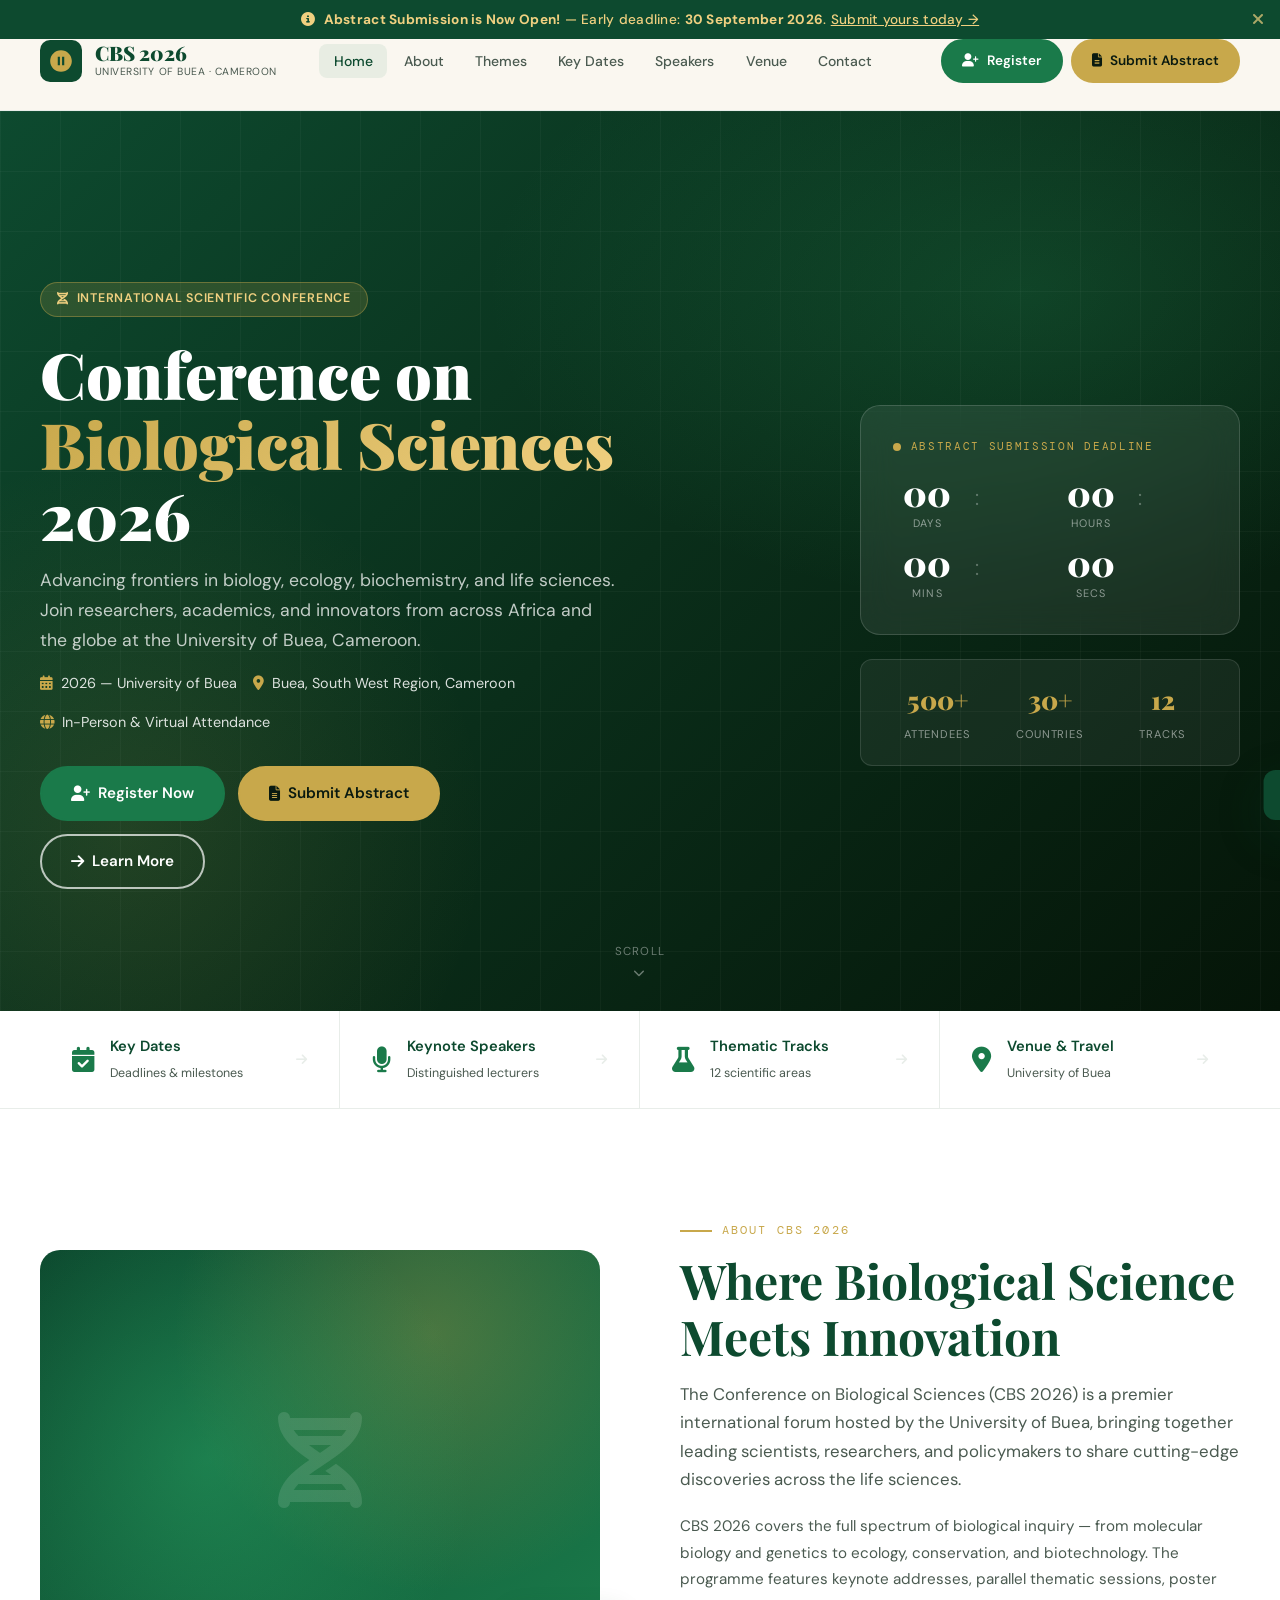
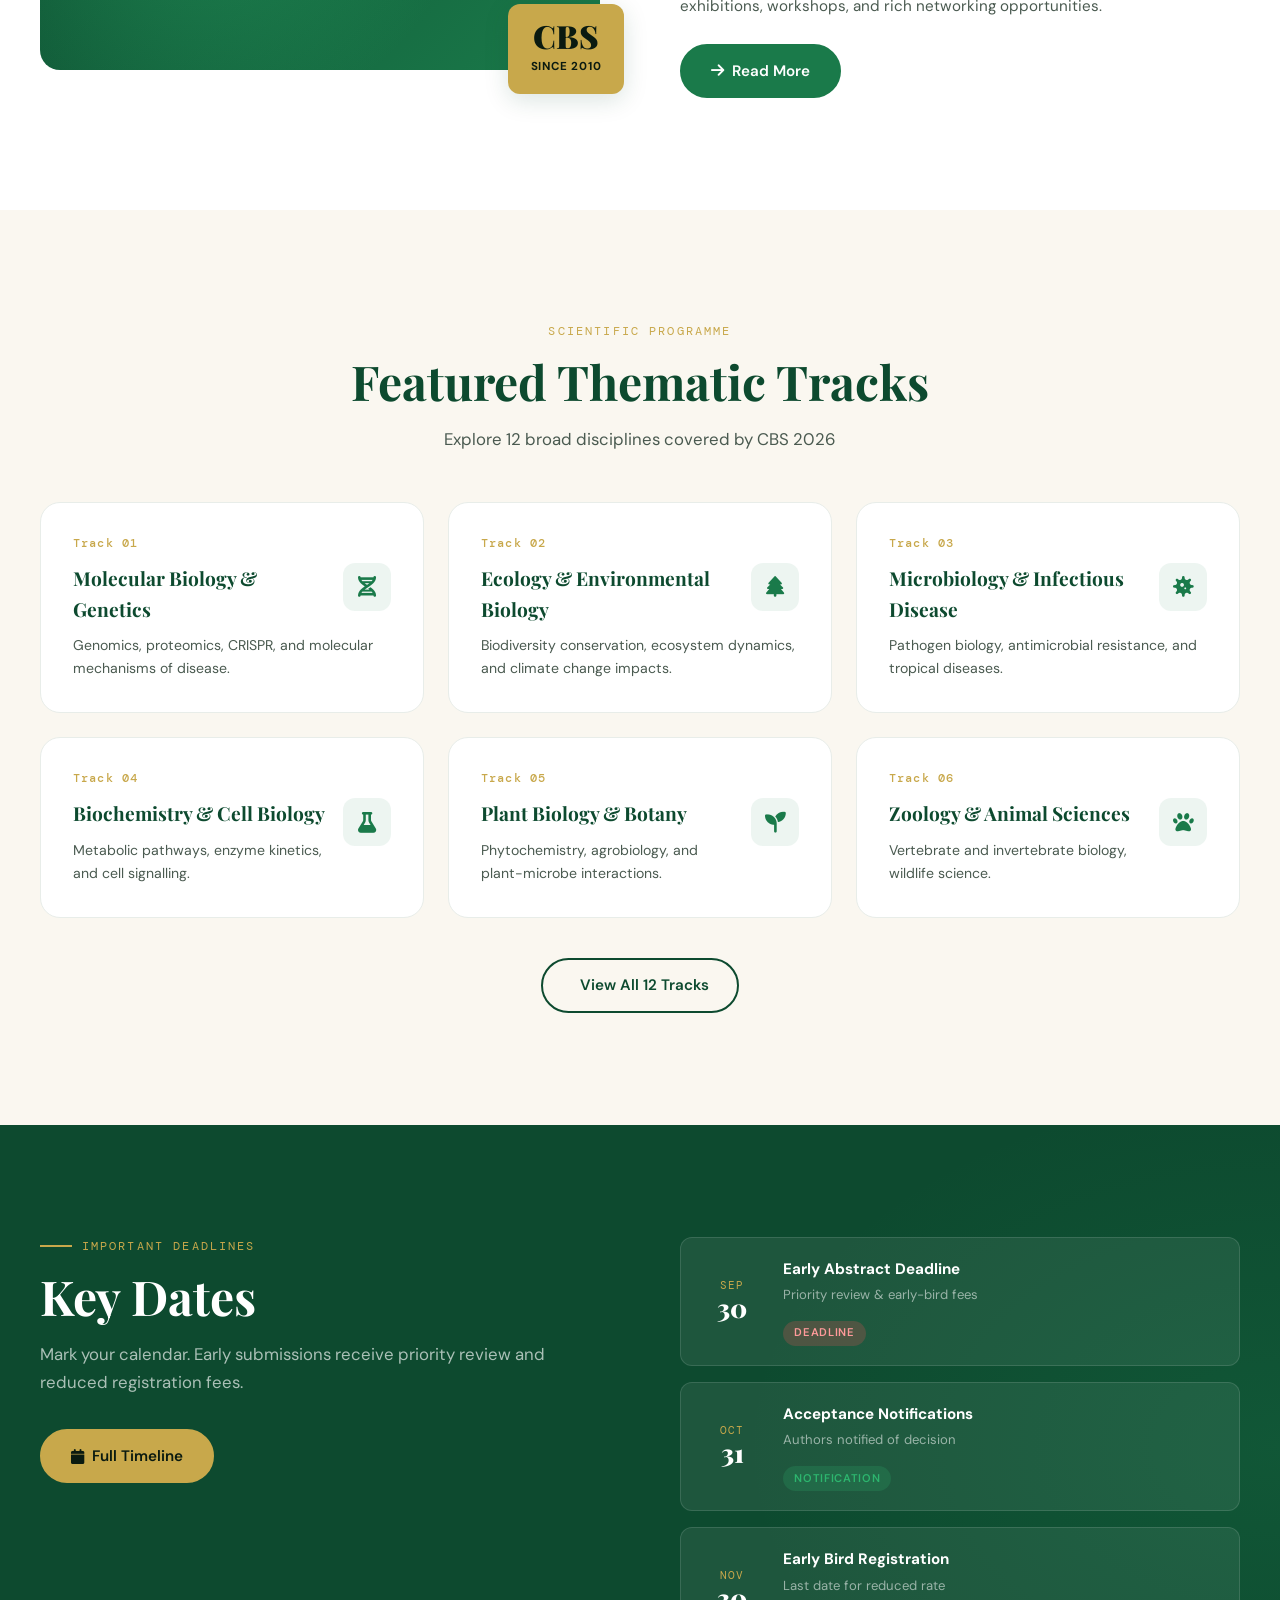
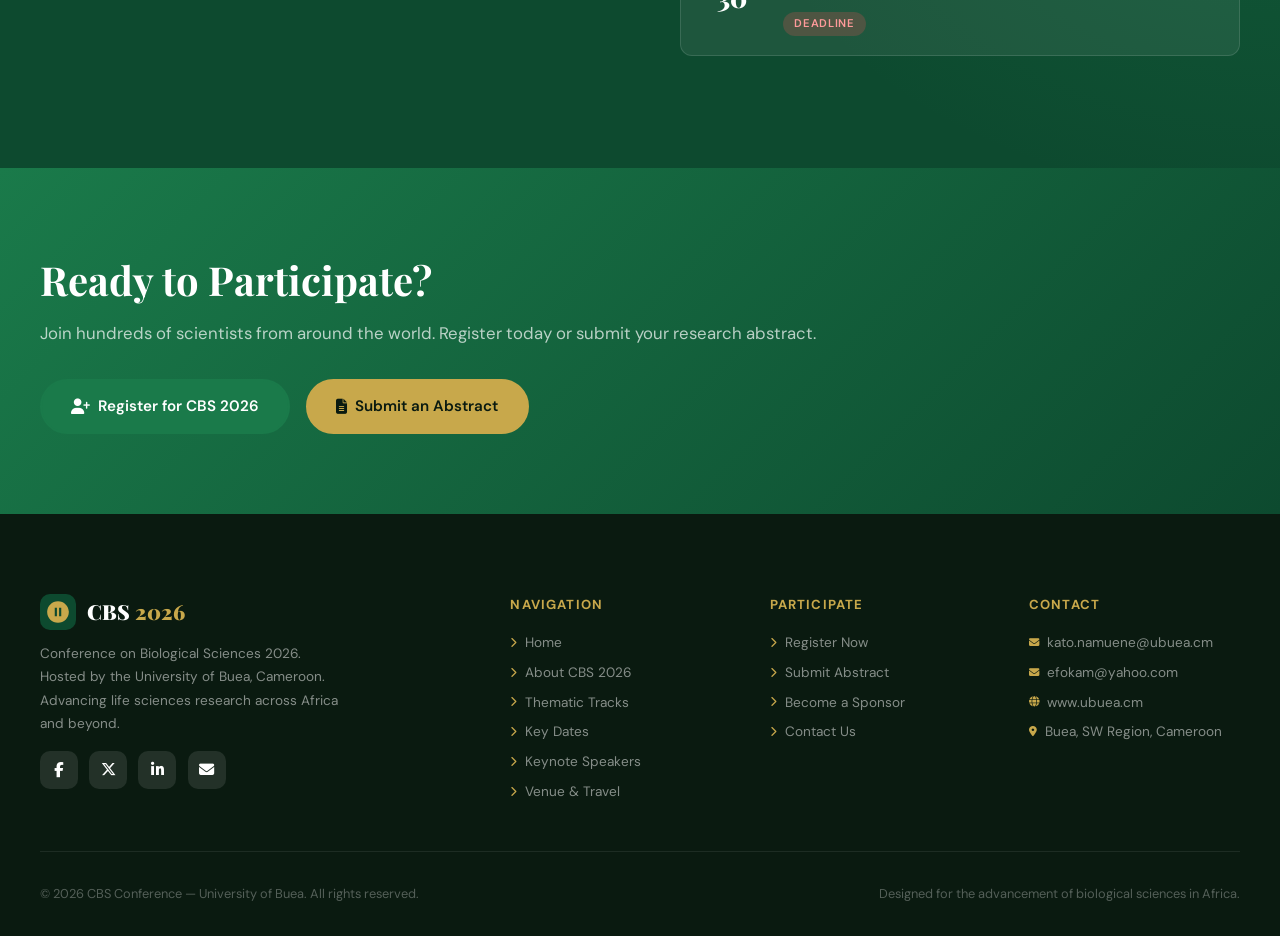
==== index.html @ 793b465d "Addcss/ index.html js/ pages/" ====
<!DOCTYPE html>
<html lang="en">
<head>
  <meta charset="UTF-8"/>
  <meta name="viewport" content="width=device-width, initial-scale=1.0"/>
  <title>CBS 2026 | Conference on Biological Sciences – University of Buea</title>
  <meta name="description" content="CBS 2026 – International Conference on Biological Sciences, University of Buea, Cameroon."/>
  <link rel="preconnect" href="https://fonts.googleapis.com"/>
  <link rel="preconnect" href="https://fonts.gstatic.com" crossorigin/>
  <link href="https://fonts.googleapis.com/css2?family=Playfair+Display:ital,wght@0,400;0,700;0,900;1,400&family=DM+Sans:wght@300;400;500;600&family=DM+Mono:wght@400;500&display=swap" rel="stylesheet"/>
  <link rel="stylesheet" href="https://cdnjs.cloudflare.com/ajax/libs/font-awesome/6.5.1/css/all.min.css"/>
  <link rel="stylesheet" href="css/style.css"/>
  <link rel="stylesheet" href="css/home.css"/>
</head>
<body>

<!-- LOADER -->
<div id="page-loader"><div class="loader-logo">CBS<span>2026</span></div><div class="loader-bar"><div class="loader-fill"></div></div></div>

<!-- ANNOUNCEMENT BAR -->
<div id="announcement-bar">
  <i class="fa-solid fa-circle-info"></i>&nbsp;
  <strong>Abstract Submission is Now Open!</strong> — Early deadline: <strong>30 September 2026</strong>.
  <a href="pages/abstracts.html">Submit yours today →</a>
  <button class="close-bar" aria-label="Close"><i class="fa-solid fa-xmark"></i></button>
</div>

<!-- NAVBAR -->
<nav id="navbar" role="navigation">
  <div class="container">
    <div class="nav-inner">
      <a href="index.html" class="nav-logo">
        <div class="nav-logo-icon"><svg viewBox="0 0 24 24"><path d="M12 2C6.48 2 2 6.48 2 12s4.48 10 10 10 10-4.48 10-10S17.52 2 12 2zm-1 14H9V8h2v8zm4 0h-2V8h2v8z"/></svg></div>
        <div class="nav-logo-text"><div class="conf-name">CBS 2026</div><div class="conf-sub">University of Buea · Cameroon</div></div>
      </a>
      <ul class="nav-links">
        <li><a href="index.html" class="active">Home</a></li>
        <li><a href="pages/about.html">About</a></li>
        <li><a href="pages/themes.html">Themes</a></li>
        <li><a href="pages/dates.html">Key Dates</a></li>
        <li><a href="pages/speakers.html">Speakers</a></li>
        <li><a href="pages/venue.html">Venue</a></li>
        <li><a href="pages/contact.html">Contact</a></li>
      </ul>
      <div class="nav-cta-group">
        <a href="pages/registration.html" class="btn btn-primary btn-sm"><i class="fa-solid fa-user-plus"></i> Register</a>
        <a href="pages/abstracts.html" class="btn btn-gold btn-sm"><i class="fa-solid fa-file-alt"></i> Submit Abstract</a>
        <button class="hamburger" id="hamburger-btn" aria-label="Toggle menu" aria-expanded="false"><span></span><span></span><span></span></button>
      </div>
    </div>
  </div>
</nav>

<!-- MOBILE NAV -->
<div id="mobile-nav"><div class="mob-overlay"></div>
  <div class="mob-drawer">
    <a href="index.html"><i class="fa-solid fa-house"></i> Home</a>
    <a href="pages/about.html"><i class="fa-solid fa-circle-info"></i> About</a>
    <a href="pages/themes.html"><i class="fa-solid fa-flask"></i> Themes</a>
    <a href="pages/dates.html"><i class="fa-solid fa-calendar"></i> Key Dates</a>
    <a href="pages/speakers.html"><i class="fa-solid fa-users"></i> Speakers</a>
    <a href="pages/venue.html"><i class="fa-solid fa-location-dot"></i> Venue</a>
    <a href="pages/contact.html"><i class="fa-solid fa-envelope"></i> Contact</a>
    <div class="mob-divider"></div>
    <a href="pages/registration.html" class="mob-btn-primary"><i class="fa-solid fa-user-plus"></i> Register Now</a>
    <a href="pages/abstracts.html" class="mob-btn-gold"><i class="fa-solid fa-file-alt"></i> Submit Abstract</a>
  </div>
</div>

<!-- ═══════════════════════════════════════════
     HERO
═══════════════════════════════════════════ -->
<section id="hero">
  <div class="hero-bg"></div>
  <div class="container">
    <div class="hero-inner">
      <div class="hero-content">
        <div class="hero-badge"><i class="fa-solid fa-dna"></i> International Scientific Conference</div>
        <h1 class="hero-title">Conference on<br/><span>Biological Sciences</span><br/>2026</h1>
        <p class="hero-subtitle">Advancing frontiers in biology, ecology, biochemistry, and life sciences. Join researchers, academics, and innovators from across Africa and the globe at the University of Buea, Cameroon.</p>
        <div class="hero-meta">
          <div class="hero-meta-item"><i class="fa-solid fa-calendar-days"></i><span>2026 — University of Buea</span></div>
          <div class="hero-meta-item"><i class="fa-solid fa-location-dot"></i><span>Buea, South West Region, Cameroon</span></div>
          <div class="hero-meta-item"><i class="fa-solid fa-globe"></i><span>In-Person &amp; Virtual Attendance</span></div>
        </div>
        <div class="hero-actions">
          <a href="pages/registration.html" class="btn btn-primary"><i class="fa-solid fa-user-plus"></i> Register Now</a>
          <a href="pages/abstracts.html" class="btn btn-gold"><i class="fa-solid fa-file-alt"></i> Submit Abstract</a>
          <a href="pages/about.html" class="btn btn-outline-white"><i class="fa-solid fa-arrow-right"></i> Learn More</a>
        </div>
      </div>
      <div class="hero-visual">
        <div class="countdown-card">
          <div class="countdown-label"><span class="cd-pulse"></span> Abstract Submission Deadline</div>
          <div class="countdown-grid">
            <div class="count-unit"><span class="count-num" id="cd-days">--</span><span class="count-lbl">Days</span></div>
            <div class="count-sep">:</div>
            <div class="count-unit"><span class="count-num" id="cd-hours">--</span><span class="count-lbl">Hours</span></div>
            <div class="count-sep">:</div>
            <div class="count-unit"><span class="count-num" id="cd-mins">--</span><span class="count-lbl">Mins</span></div>
            <div class="count-sep">:</div>
            <div class="count-unit"><span class="count-num" id="cd-secs">--</span><span class="count-lbl">Secs</span></div>
          </div>
        </div>
        <div class="stats-strip">
          <div class="stat-item"><span class="stat-n">500+</span><span class="stat-l">Attendees</span></div>
          <div class="stat-item"><span class="stat-n">30+</span><span class="stat-l">Countries</span></div>
          <div class="stat-item"><span class="stat-n">12</span><span class="stat-l">Tracks</span></div>
        </div>
      </div>
    </div>
  </div>
  <div class="scroll-cue"><span>Scroll</span><i class="fa-solid fa-chevron-down"></i></div>
</section>

<!-- ═══════════════════════════════════════════
     QUICK LINKS STRIP
═══════════════════════════════════════════ -->
<section class="quicklinks-strip">
  <div class="container">
    <div class="ql-grid">
      <a href="pages/dates.html" class="ql-item"><i class="fa-solid fa-calendar-check"></i><div><strong>Key Dates</strong><span>Deadlines &amp; milestones</span></div><i class="fa-solid fa-arrow-right ql-arrow"></i></a>
      <a href="pages/speakers.html" class="ql-item"><i class="fa-solid fa-microphone"></i><div><strong>Keynote Speakers</strong><span>Distinguished lecturers</span></div><i class="fa-solid fa-arrow-right ql-arrow"></i></a>
      <a href="pages/themes.html" class="ql-item"><i class="fa-solid fa-flask"></i><div><strong>Thematic Tracks</strong><span>12 scientific areas</span></div><i class="fa-solid fa-arrow-right ql-arrow"></i></a>
      <a href="pages/venue.html" class="ql-item"><i class="fa-solid fa-location-dot"></i><div><strong>Venue &amp; Travel</strong><span>University of Buea</span></div><i class="fa-solid fa-arrow-right ql-arrow"></i></a>
    </div>
  </div>
</section>

<!-- ═══════════════════════════════════════════
     ABOUT SNAPSHOT
═══════════════════════════════════════════ -->
<section class="section-pad" style="background:var(--white)">
  <div class="container">
    <div class="grid-2" style="align-items:center;gap:5rem">
      <div class="about-visual reveal">
        <div class="about-img-frame"><div class="img-icon"><i class="fa-solid fa-dna"></i></div></div>
        <div class="about-float-badge"><span class="badge-n">CBS</span><span class="badge-l">Since 2010</span></div>
      </div>
      <div class="reveal delay-2">
        <div class="section-label">About CBS 2026</div>
        <h2 class="section-title">Where Biological Science Meets Innovation</h2>
        <p class="section-subtitle" style="margin-bottom:1.2rem">The Conference on Biological Sciences (CBS 2026) is a premier international forum hosted by the University of Buea, bringing together leading scientists, researchers, and policymakers to share cutting-edge discoveries across the life sciences.</p>
        <p style="font-size:.95rem;color:var(--gray-text);line-height:1.75;margin-bottom:1.5rem">CBS 2026 covers the full spectrum of biological inquiry — from molecular biology and genetics to ecology, conservation, and biotechnology. The programme features keynote addresses, parallel thematic sessions, poster exhibitions, workshops, and rich networking opportunities.</p>
        <a href="pages/about.html" class="btn btn-primary"><i class="fa-solid fa-arrow-right"></i> Read More</a>
      </div>
    </div>
  </div>
</section>

<!-- ═══════════════════════════════════════════
     FEATURED TRACKS
═══════════════════════════════════════════ -->
<section class="section-pad" style="background:var(--cream)">
  <div class="container">
    <div style="text-align:center;margin-bottom:3rem" class="reveal">
      <div class="section-label centered">Scientific Programme</div>
      <h2 class="section-title">Featured Thematic Tracks</h2>
      <p class="section-subtitle center">Explore 12 broad disciplines covered by CBS 2026</p>
    </div>
    <div class="grid-auto">
      <div class="theme-card reveal"><div class="theme-num">Track 01</div><div class="theme-icon"><i class="fa-solid fa-dna"></i></div><h3>Molecular Biology &amp; Genetics</h3><p>Genomics, proteomics, CRISPR, and molecular mechanisms of disease.</p></div>
      <div class="theme-card reveal delay-1"><div class="theme-num">Track 02</div><div class="theme-icon"><i class="fa-solid fa-tree"></i></div><h3>Ecology &amp; Environmental Biology</h3><p>Biodiversity conservation, ecosystem dynamics, and climate change impacts.</p></div>
      <div class="theme-card reveal delay-2"><div class="theme-num">Track 03</div><div class="theme-icon"><i class="fa-solid fa-virus"></i></div><h3>Microbiology &amp; Infectious Disease</h3><p>Pathogen biology, antimicrobial resistance, and tropical diseases.</p></div>
      <div class="theme-card reveal delay-3"><div class="theme-num">Track 04</div><div class="theme-icon"><i class="fa-solid fa-flask"></i></div><h3>Biochemistry &amp; Cell Biology</h3><p>Metabolic pathways, enzyme kinetics, and cell signalling.</p></div>
      <div class="theme-card reveal"><div class="theme-num">Track 05</div><div class="theme-icon"><i class="fa-solid fa-seedling"></i></div><h3>Plant Biology &amp; Botany</h3><p>Phytochemistry, agrobiology, and plant-microbe interactions.</p></div>
      <div class="theme-card reveal delay-1"><div class="theme-num">Track 06</div><div class="theme-icon"><i class="fa-solid fa-paw"></i></div><h3>Zoology &amp; Animal Sciences</h3><p>Vertebrate and invertebrate biology, wildlife science.</p></div>
    </div>
    <div style="text-align:center;margin-top:2.5rem">
      <a href="pages/themes.html" class="btn btn-outline-dark"><i class="fa-solid fa-grid"></i> View All 12 Tracks</a>
    </div>
  </div>
</section>

<!-- ═══════════════════════════════════════════
     KEY DATES SNAPSHOT
═══════════════════════════════════════════ -->
<section class="section-pad" style="background:var(--green-deep);position:relative;overflow:hidden">
  <div style="position:absolute;inset:0;background:radial-gradient(ellipse 60% 80% at 100% 50%,rgba(45,181,110,.12) 0%,transparent 70%);pointer-events:none"></div>
  <div class="container" style="position:relative;z-index:1">
    <div class="grid-2" style="align-items:start;gap:5rem">
      <div class="reveal">
        <div class="section-label">Important Deadlines</div>
        <h2 class="section-title white">Key Dates</h2>
        <p class="section-subtitle white" style="margin-bottom:2rem">Mark your calendar. Early submissions receive priority review and reduced registration fees.</p>
        <a href="pages/dates.html" class="btn btn-gold"><i class="fa-solid fa-calendar"></i> Full Timeline</a>
      </div>
      <div class="dates-preview reveal delay-2">
        <div class="date-preview-item"><div class="dp-date"><span class="dp-month">Sep</span><span class="dp-day">30</span></div><div class="dp-info"><strong>Early Abstract Deadline</strong><p>Priority review &amp; early-bird fees</p><span class="tl-tag tag-deadline">Deadline</span></div></div>
        <div class="date-preview-item"><div class="dp-date"><span class="dp-month">Oct</span><span class="dp-day">31</span></div><div class="dp-info"><strong>Acceptance Notifications</strong><p>Authors notified of decision</p><span class="tl-tag tag-event">Notification</span></div></div>
        <div class="date-preview-item"><div class="dp-date"><span class="dp-month">Nov</span><span class="dp-day">30</span></div><div class="dp-info"><strong>Early Bird Registration</strong><p>Last date for reduced rate</p><span class="tl-tag tag-deadline">Deadline</span></div></div>
      </div>
    </div>
  </div>
</section>

<!-- ═══════════════════════════════════════════
     CALL TO ACTION
═══════════════════════════════════════════ -->
<section class="cta-section">
  <div class="container">
    <div class="cta-inner reveal">
      <div>
        <h2>Ready to Participate?</h2>
        <p>Join hundreds of scientists from around the world. Register today or submit your research abstract.</p>
      </div>
      <div class="cta-actions">
        <a href="pages/registration.html" class="btn btn-primary"><i class="fa-solid fa-user-plus"></i> Register for CBS 2026</a>
        <a href="pages/abstracts.html" class="btn btn-gold"><i class="fa-solid fa-file-alt"></i> Submit an Abstract</a>
      </div>
    </div>
  </div>
</section>

<!-- FOOTER -->
<footer>
  <div class="container">
    <div class="footer-grid">
      <div class="footer-brand">
        <div style="display:flex;align-items:center;gap:.7rem">
          <div class="nav-logo-icon" style="width:36px;height:36px"><svg viewBox="0 0 24 24"><path d="M12 2C6.48 2 2 6.48 2 12s4.48 10 10 10 10-4.48 10-10S17.52 2 12 2zm-1 14H9V8h2v8zm4 0h-2V8h2v8z"/></svg></div>
          <span style="font-family:var(--font-display);font-size:1.3rem;font-weight:900;color:var(--white)">CBS <span style="color:var(--gold)">2026</span></span>
        </div>
        <p>Conference on Biological Sciences 2026. Hosted by the University of Buea, Cameroon. Advancing life sciences research across Africa and beyond.</p>
        <div class="social-links" style="margin-top:1rem">
          <a href="https://www.facebook.com" target="_blank" rel="noopener" class="social-link" aria-label="Facebook"><i class="fa-brands fa-facebook-f"></i></a>
          <a href="https://www.twitter.com"  target="_blank" rel="noopener" class="social-link" aria-label="Twitter"><i class="fa-brands fa-x-twitter"></i></a>
          <a href="https://www.linkedin.com" target="_blank" rel="noopener" class="social-link" aria-label="LinkedIn"><i class="fa-brands fa-linkedin-in"></i></a>
          <a href="mailto:kato.namuene@ubuea.cm" class="social-link" aria-label="Email"><i class="fa-solid fa-envelope"></i></a>
        </div>
      </div>
      <div class="footer-col">
        <h4>Navigation</h4>
        <ul>
          <li><a href="index.html"><i class="fa-solid fa-chevron-right"></i>Home</a></li>
          <li><a href="pages/about.html"><i class="fa-solid fa-chevron-right"></i>About CBS 2026</a></li>
          <li><a href="pages/themes.html"><i class="fa-solid fa-chevron-right"></i>Thematic Tracks</a></li>
          <li><a href="pages/dates.html"><i class="fa-solid fa-chevron-right"></i>Key Dates</a></li>
          <li><a href="pages/speakers.html"><i class="fa-solid fa-chevron-right"></i>Keynote Speakers</a></li>
          <li><a href="pages/venue.html"><i class="fa-solid fa-chevron-right"></i>Venue &amp; Travel</a></li>
        </ul>
      </div>
      <div class="footer-col">
        <h4>Participate</h4>
        <ul>
          <li><a href="pages/registration.html"><i class="fa-solid fa-chevron-right"></i>Register Now</a></li>
          <li><a href="pages/abstracts.html"><i class="fa-solid fa-chevron-right"></i>Submit Abstract</a></li>
          <li><a href="pages/contact.html"><i class="fa-solid fa-chevron-right"></i>Become a Sponsor</a></li>
          <li><a href="pages/contact.html"><i class="fa-solid fa-chevron-right"></i>Contact Us</a></li>
        </ul>
      </div>
      <div class="footer-col">
        <h4>Contact</h4>
        <ul>
          <li><a href="mailto:kato.namuene@ubuea.cm"><i class="fa-solid fa-envelope"></i>kato.namuene@ubuea.cm</a></li>
          <li><a href="mailto:efokam@yahoo.com"><i class="fa-solid fa-envelope"></i>efokam@yahoo.com</a></li>
          <li><a href="https://www.ubuea.cm" target="_blank" rel="noopener"><i class="fa-solid fa-globe"></i>www.ubuea.cm</a></li>
          <li><a href="pages/venue.html"><i class="fa-solid fa-location-dot"></i>Buea, SW Region, Cameroon</a></li>
        </ul>
      </div>
    </div>
    <div class="footer-bottom">
      <p>&copy; 2026 CBS Conference — University of Buea. All rights reserved.</p>
      <p>Designed for the advancement of biological sciences in Africa.</p>
    </div>
  </div>
</footer>

<button id="back-to-top" aria-label="Back to top"><i class="fa-solid fa-chevron-up"></i></button>
<div id="toast" role="alert"><i class="fa-solid fa-check-circle"></i><span id="toast-msg"></span></div>

<script src="js/main.js"></script>
<script>
  startCountdown('2026-09-30T23:59:59', ['cd-days','cd-hours','cd-mins','cd-secs']);
</script>
</body>
</html>
---- css/style.css ----
/* =============================================================
   CBS 2026 — CONFERENCE ON BIOLOGICAL SCIENCES
   Main Stylesheet
   University of Buea, Cameroon
============================================================= */

:root {
  --green-deep:    #0d4a2f;
  --green-mid:     #1a7a4a;
  --green-light:   #2db56e;
  --gold:          #c8a84b;
  --gold-light:    #f0d080;
  --cream:         #faf7f0;
  --white:         #ffffff;
  --dark:          #0a1a10;
  --gray-text:     #4a5a50;
  --gray-light:    #e8ede9;
  --shadow-sm:     0 2px 8px rgba(13,74,47,.10);
  --shadow-md:     0 6px 24px rgba(13,74,47,.15);
  --shadow-lg:     0 16px 48px rgba(13,74,47,.22);
  --radius:        12px;
  --radius-lg:     20px;
  --font-display:  'Playfair Display', Georgia, serif;
  --font-body:     'DM Sans', sans-serif;
  --font-mono:     'DM Mono', monospace;
  --transition:    .3s cubic-bezier(.4,0,.2,1);
  --nav-h:         72px;
}

*, *::before, *::after { box-sizing: border-box; margin: 0; padding: 0; }
html { scroll-behavior: smooth; font-size: 16px; }
body { font-family: var(--font-body); background: var(--cream); color: var(--dark); line-height: 1.6; overflow-x: hidden; }
img { max-width: 100%; display: block; }
a { color: inherit; text-decoration: none; }
ul { list-style: none; }

::-webkit-scrollbar { width: 6px; }
::-webkit-scrollbar-track { background: var(--gray-light); }
::-webkit-scrollbar-thumb { background: var(--green-mid); border-radius: 3px; }

.container      { width: min(1200px, 94%); margin-inline: auto; }
.section-pad    { padding: 7rem 0; }
.section-pad-sm { padding: 4rem 0; }
.text-center    { text-align: center; }
.mt-1{margin-top:1rem} .mt-2{margin-top:2rem} .mt-3{margin-top:3rem}
.mb-1{margin-bottom:1rem} .mb-2{margin-bottom:2rem} .mb-3{margin-bottom:3rem}

.section-label {
  font-family: var(--font-mono); font-size: .75rem; letter-spacing: .18em;
  text-transform: uppercase; color: var(--gold);
  display: flex; align-items: center; gap: .6rem; margin-bottom: .8rem;
}
.section-label::before { content:''; width:32px; height:2px; background:var(--gold); flex-shrink:0; }
.section-label.centered { justify-content: center; }
.section-label.centered::before { display: none; }
.section-title { font-family: var(--font-display); font-size: clamp(2rem,4vw,3rem); font-weight: 700; color: var(--green-deep); line-height: 1.15; margin-bottom: 1rem; }
.section-title.white { color: var(--white); }
.section-subtitle { font-size: 1.05rem; color: var(--gray-text); max-width: 640px; line-height: 1.7; }
.section-subtitle.white { color: rgba(255,255,255,.65); }
.section-subtitle.center { margin-inline: auto; text-align: center; }

.btn { display:inline-flex; align-items:center; gap:.5rem; padding:.82rem 1.8rem; border-radius:50px; font-family:var(--font-body); font-weight:600; font-size:.95rem; cursor:pointer; border:2px solid transparent; transition:var(--transition); white-space:nowrap; text-decoration:none; }
.btn-primary { background:var(--green-mid); color:var(--white); border-color:var(--green-mid); }
.btn-primary:hover { background:var(--green-deep); border-color:var(--green-deep); transform:translateY(-2px); box-shadow:var(--shadow-md); }
.btn-outline-dark { background:transparent; color:var(--green-deep); border-color:var(--green-deep); }
.btn-outline-dark:hover { background:var(--green-deep); color:var(--white); transform:translateY(-2px); box-shadow:var(--shadow-md); }
.btn-outline-white { background:transparent; color:var(--white); border-color:rgba(255,255,255,.7); }
.btn-outline-white:hover { background:rgba(255,255,255,.15); border-color:var(--white); }
.btn-gold { background:var(--gold); color:var(--dark); border-color:var(--gold); }
.btn-gold:hover { background:var(--gold-light); transform:translateY(-2px); box-shadow:0 8px 24px rgba(200,168,75,.35); }
.btn-sm { padding:.55rem 1.2rem; font-size:.85rem; }
.btn-full { width:100%; justify-content:center; }

/* ANNOUNCEMENT BAR */
#announcement-bar { background:var(--green-deep); color:var(--gold-light); padding:.55rem 1rem; text-align:center; font-size:.85rem; font-weight:500; letter-spacing:.02em; position:relative; z-index:1001; }
#announcement-bar a { color:var(--gold-light); text-decoration:underline; }
#announcement-bar .close-bar { position:absolute; right:1rem; top:50%; transform:translateY(-50%); background:none; border:none; color:var(--gold-light); cursor:pointer; font-size:1rem; opacity:.7; }
#announcement-bar .close-bar:hover { opacity:1; }

/* NAVBAR */
#navbar { position:sticky; top:0; z-index:1000; height:var(--nav-h); background:rgba(250,247,240,.96); backdrop-filter:blur(16px); -webkit-backdrop-filter:blur(16px); border-bottom:1px solid var(--gray-light); transition:box-shadow var(--transition); }
#navbar.scrolled { box-shadow:var(--shadow-md); }
.nav-inner { display:flex; align-items:center; justify-content:space-between; height:100%; }
.nav-logo { display:flex; align-items:center; gap:.8rem; text-decoration:none; }
.nav-logo-icon { width:42px; height:42px; background:var(--green-deep); border-radius:10px; display:flex; align-items:center; justify-content:center; flex-shrink:0; }
.nav-logo-icon svg { width:26px; height:26px; fill:var(--gold); }
.nav-logo-text .conf-name { font-family:var(--font-display); font-size:1.25rem; font-weight:900; color:var(--green-deep); line-height:1.1; }
.nav-logo-text .conf-sub { font-size:.65rem; color:var(--gray-text); letter-spacing:.05em; text-transform:uppercase; }
.nav-links { display:flex; align-items:center; gap:.15rem; }
.nav-links a { padding:.5rem .9rem; font-size:.875rem; font-weight:500; color:var(--gray-text); border-radius:8px; transition:var(--transition); white-space:nowrap; }
.nav-links a:hover, .nav-links a.active { color:var(--green-deep); background:rgba(26,122,74,.08); }
.nav-cta-group { display:flex; align-items:center; gap:.5rem; margin-left:.8rem; }

.hamburger { display:none; flex-direction:column; justify-content:center; gap:5px; width:38px; height:38px; background:none; border:none; cursor:pointer; padding:4px; }
.hamburger span { display:block; height:2px; border-radius:2px; background:var(--green-deep); transition:var(--transition); }
.hamburger.open span:nth-child(1) { transform:translateY(7px) rotate(45deg); }
.hamburger.open span:nth-child(2) { opacity:0; }
.hamburger.open span:nth-child(3) { transform:translateY(-7px) rotate(-45deg); }

#mobile-nav { display:none; position:fixed; inset:0; z-index:999; }
#mobile-nav.open { display:block; }
.mob-overlay { position:absolute; inset:0; background:rgba(10,26,16,.5); }
.mob-drawer { position:absolute; top:0; right:0; width:min(320px,90vw); height:100%; background:var(--white); padding:calc(var(--nav-h) + 1rem) 1.5rem 2rem; display:flex; flex-direction:column; gap:.4rem; animation:drawerIn .3s ease; overflow-y:auto; }
@keyframes drawerIn { from{transform:translateX(100%)} to{transform:translateX(0)} }
.mob-drawer a { display:flex; align-items:center; gap:.8rem; padding:.85rem 1rem; font-size:.95rem; font-weight:500; color:var(--dark); border-radius:10px; border-left:3px solid transparent; transition:var(--transition); }
.mob-drawer a:hover, .mob-drawer a.active { background:var(--cream); border-left-color:var(--green-mid); padding-left:1.4rem; color:var(--green-deep); }
.mob-drawer a i { color:var(--green-mid); width:18px; text-align:center; }
.mob-drawer .mob-divider { height:1px; background:var(--gray-light); margin:.5rem 0; }
.mob-drawer .mob-btn-primary { background:var(--green-mid); color:var(--white) !important; border-radius:50px; justify-content:center; margin-top:.3rem; border-left:none !important; padding-left:1rem !important; }
.mob-drawer .mob-btn-primary:hover { background:var(--green-deep) !important; }
.mob-drawer .mob-btn-gold { background:var(--gold); color:var(--dark) !important; border-radius:50px; justify-content:center; border-left:none !important; padding-left:1rem !important; }

/* PAGE HERO BANNER */
.page-hero { background:linear-gradient(135deg,var(--green-deep) 0%,#0a2e1a 60%,#051508 100%); padding:5rem 0 4rem; position:relative; overflow:hidden; }
.page-hero::before { content:''; position:absolute; inset:0; background:radial-gradient(ellipse 60% 80% at 80% 20%,rgba(45,181,110,.18) 0%,transparent 70%),radial-gradient(ellipse 40% 60% at 10% 80%,rgba(200,168,75,.12) 0%,transparent 70%); pointer-events:none; }
.page-hero::after { content:''; position:absolute; inset:0; background-image:linear-gradient(rgba(255,255,255,.03) 1px,transparent 1px),linear-gradient(90deg,rgba(255,255,255,.03) 1px,transparent 1px); background-size:60px 60px; pointer-events:none; }
.page-hero-inner { position:relative; z-index:1; }
.page-hero-badge { display:inline-flex; align-items:center; gap:.5rem; background:rgba(200,168,75,.18); border:1px solid rgba(200,168,75,.4); color:var(--gold-light); padding:.35rem .9rem; border-radius:50px; font-size:.78rem; font-weight:600; letter-spacing:.06em; text-transform:uppercase; margin-bottom:1rem; }
.page-hero h1 { font-family:var(--font-display); font-size:clamp(2.2rem,5vw,3.5rem); font-weight:900; color:var(--white); line-height:1.1; margin-bottom:.8rem; }
.page-hero h1 span { background:linear-gradient(135deg,var(--gold),var(--gold-light)); -webkit-background-clip:text; -webkit-text-fill-color:transparent; background-clip:text; }
.page-hero p { font-size:1.05rem; color:rgba(255,255,255,.72); max-width:600px; line-height:1.7; }
.breadcrumb { display:flex; align-items:center; gap:.5rem; font-size:.8rem; color:rgba(255,255,255,.45); margin-bottom:1.2rem; }
.breadcrumb a { color:rgba(255,255,255,.6); transition:color .2s; }
.breadcrumb a:hover { color:var(--gold-light); }
.breadcrumb i { font-size:.6rem; }

/* CARDS */
.card { background:var(--white); border-radius:var(--radius-lg); border:1px solid var(--gray-light); overflow:hidden; transition:var(--transition); }
.card:hover { transform:translateY(-5px); box-shadow:var(--shadow-md); border-color:transparent; }
.card-body { padding:1.8rem; }
.card-icon { width:52px; height:52px; border-radius:14px; background:rgba(26,122,74,.1); color:var(--green-mid); display:flex; align-items:center; justify-content:center; font-size:1.4rem; margin-bottom:1rem; }

/* FORMS */
.form-card { background:var(--white); border-radius:var(--radius-lg); padding:2.5rem; box-shadow:var(--shadow-md); border:1px solid var(--gray-light); }
.form-card h2 { font-family:var(--font-display); font-size:1.7rem; color:var(--green-deep); margin-bottom:.4rem; }
.form-desc { font-size:.88rem; color:var(--gray-text); margin-bottom:2rem; }
.form-section-label { font-size:.75rem; font-weight:700; text-transform:uppercase; letter-spacing:.1em; color:var(--green-mid); margin-bottom:.8rem; margin-top:1rem; }
.form-row { display:grid; gap:1rem; margin-bottom:1rem; }
.form-row.cols-2 { grid-template-columns:1fr 1fr; }
.form-row.cols-3 { grid-template-columns:1fr 1fr 1fr; }
.form-group { display:flex; flex-direction:column; gap:.4rem; }
.form-group label { font-size:.82rem; font-weight:600; color:var(--dark); letter-spacing:.02em; }
.form-group label .req { color:#e05252; margin-left:2px; }
.form-group label .hint { font-weight:400; color:var(--gray-text); }
.form-group input, .form-group select, .form-group textarea { padding:.78rem 1rem; border:1.5px solid var(--gray-light); border-radius:10px; font-family:var(--font-body); font-size:.9rem; color:var(--dark); background:var(--cream); outline:none; width:100%; transition:border-color var(--transition),box-shadow var(--transition); }
.form-group input:focus, .form-group select:focus, .form-group textarea:focus { border-color:var(--green-mid); box-shadow:0 0 0 3px rgba(26,122,74,.12); background:var(--white); }
.form-group input.error, .form-group select.error, .form-group textarea.error { border-color:#e05252; box-shadow:0 0 0 3px rgba(224,82,82,.1); }
.form-group .error-msg { font-size:.75rem; color:#e05252; display:none; }
.form-group.has-error .error-msg { display:block; }
.form-group textarea { resize:vertical; min-height:120px; }
.select-wrap { position:relative; }
.select-wrap select { appearance:none; cursor:pointer; }
.select-wrap::after { content:'\f107'; font-family:'Font Awesome 6 Free'; font-weight:900; position:absolute; right:1rem; top:50%; transform:translateY(-50%); color:var(--gray-text); pointer-events:none; }
.form-divider { height:1px; background:var(--gray-light); margin:1.5rem 0; }
.form-check { display:flex; align-items:flex-start; gap:.7rem; font-size:.85rem; color:var(--gray-text); cursor:pointer; margin-bottom:.6rem; }
.form-check input[type="checkbox"] { width:18px; height:18px; flex-shrink:0; accent-color:var(--green-mid); margin-top:.1rem; padding:0; border:none; background:none; }
.form-submit-row { display:flex; align-items:center; gap:1.5rem; margin-top:1.8rem; flex-wrap:wrap; }
.form-note { font-size:.78rem; color:var(--gray-text); display:flex; align-items:center; gap:.4rem; }
.form-note i { color:var(--green-mid); }
.form-success { display:none; text-align:center; padding:3rem 2rem; }
.form-success.show { display:block; }
.success-icon { width:72px; height:72px; background:rgba(45,181,110,.12); border-radius:50%; display:flex; align-items:center; justify-content:center; margin:0 auto 1.2rem; font-size:2rem; color:var(--green-mid); }

/* TIMELINE */
.timeline { position:relative; display:flex; flex-direction:column; }
.timeline::before { content:''; position:absolute; left:120px; top:0; bottom:0; width:2px; background:rgba(255,255,255,.12); }
.tl-item { display:grid; grid-template-columns:120px 1fr; gap:2rem; align-items:flex-start; padding-bottom:2.5rem; position:relative; }
.tl-item:last-child { padding-bottom:0; }
.tl-date { text-align:right; padding-top:.2rem; padding-right:1.5rem; }
.tl-date .month { font-family:var(--font-mono); font-size:.7rem; color:var(--gold); text-transform:uppercase; letter-spacing:.1em; display:block; }
.tl-date .day { font-family:var(--font-display); font-size:1.8rem; font-weight:900; color:var(--white); line-height:1; }
.tl-dot { position:absolute; left:114px; top:.35rem; width:14px; height:14px; background:var(--gold); border:3px solid var(--green-deep); border-radius:50%; z-index:1; }
.tl-item.current .tl-dot { animation:dotGlow 2s ease infinite; }
@keyframes dotGlow { 0%,100%{box-shadow:0 0 0 4px rgba(200,168,75,.25)} 50%{box-shadow:0 0 0 10px rgba(200,168,75,.1)} }
.tl-content { background:rgba(255,255,255,.07); border:1px solid rgba(255,255,255,.12); border-radius:var(--radius); padding:1.2rem 1.5rem; }
.tl-content h3 { color:var(--white); font-size:1rem; font-weight:600; margin-bottom:.3rem; }
.tl-content p { color:rgba(255,255,255,.55); font-size:.85rem; }
.tl-tag { display:inline-block; margin-top:.6rem; padding:.2rem .7rem; border-radius:50px; font-size:.7rem; font-weight:600; text-transform:uppercase; letter-spacing:.06em; }
.tag-deadline { background:rgba(220,80,80,.25); color:#ff9a9a; }
.tag-event    { background:rgba(45,181,110,.2);  color:var(--green-light); }
.tag-open     { background:rgba(200,168,75,.2);  color:var(--gold-light); }

/* FAQ */
.faq-item { background:var(--white); border-radius:var(--radius); border:1px solid var(--gray-light); overflow:hidden; margin-bottom:.8rem; }
.faq-question { display:flex; justify-content:space-between; align-items:center; padding:1.2rem 1.5rem; cursor:pointer; font-weight:600; font-size:.95rem; color:var(--dark); transition:background var(--transition); gap:1rem; user-select:none; }
.faq-question:hover { background:var(--cream); }
.faq-question i { color:var(--green-mid); font-size:.85rem; transition:transform var(--transition); flex-shrink:0; }
.faq-item.open .faq-question i { transform:rotate(180deg); }
.faq-answer { max-height:0; overflow:hidden; transition:max-height .35s ease; }
.faq-item.open .faq-answer { max-height:400px; }
.faq-answer p { padding:0 1.5rem 1.2rem; font-size:.88rem; color:var(--gray-text); line-height:1.7; }

/* CONTACT BOX */
.contact-box { background:var(--green-deep); border-radius:var(--radius-lg); padding:2.5rem; color:var(--white); }
.contact-box h3 { font-family:var(--font-display); font-size:1.4rem; margin-bottom:.5rem; }
.contact-box>p { font-size:.88rem; color:rgba(255,255,255,.6); margin-bottom:1.8rem; }
.contact-item { display:flex; align-items:flex-start; gap:.9rem; margin-bottom:1.2rem; }
.contact-icon { width:40px; height:40px; flex-shrink:0; background:rgba(255,255,255,.1); border-radius:10px; display:flex; align-items:center; justify-content:center; color:var(--gold); font-size:1rem; }
.contact-item h4 { font-size:.82rem; color:var(--gold); font-weight:600; }
.contact-item p, .contact-item a { font-size:.88rem; color:rgba(255,255,255,.8); word-break:break-all; }
.contact-item a:hover { color:var(--gold-light); }

/* SOCIAL LINKS */
.social-links { display:flex; gap:.7rem; }
.social-link { width:38px; height:38px; background:rgba(255,255,255,.1); border-radius:10px; display:flex; align-items:center; justify-content:center; color:var(--white); font-size:.95rem; transition:var(--transition); }
.social-link:hover { background:var(--gold); color:var(--dark); transform:translateY(-3px); }
.social-link.dark { background:var(--gray-light); color:var(--dark); }
.social-link.dark:hover { background:var(--gold); }

/* FOOTER */
footer { background:var(--dark); color:var(--white); padding:5rem 0 2rem; }
.footer-grid { display:grid; grid-template-columns:2fr 1fr 1fr 1fr; gap:3rem; margin-bottom:3rem; }
.footer-brand p { font-size:.85rem; color:rgba(255,255,255,.5); margin-top:.8rem; line-height:1.7; max-width:300px; }
.footer-col h4 { font-size:.82rem; font-weight:700; color:var(--gold); text-transform:uppercase; letter-spacing:.09em; margin-bottom:1.1rem; }
.footer-col ul { display:flex; flex-direction:column; gap:.5rem; }
.footer-col ul li a { font-size:.85rem; color:rgba(255,255,255,.5); display:flex; align-items:center; gap:.5rem; transition:color var(--transition); }
.footer-col ul li a:hover { color:var(--gold-light); }
.footer-col ul li a i { font-size:.65rem; color:var(--gold); }
.footer-bottom { border-top:1px solid rgba(255,255,255,.08); padding-top:2rem; display:flex; justify-content:space-between; align-items:center; flex-wrap:wrap; gap:1rem; }
.footer-bottom p { font-size:.8rem; color:rgba(255,255,255,.3); }
.footer-bottom a { color:rgba(255,255,255,.5); transition:color .2s; }
.footer-bottom a:hover { color:var(--gold-light); }

/* BACK TO TOP & TOAST */
#back-to-top { position:fixed; bottom:2rem; right:2rem; z-index:500; width:46px; height:46px; background:var(--green-deep); color:var(--white); border:none; cursor:pointer; border-radius:50%; display:flex; align-items:center; justify-content:center; box-shadow:var(--shadow-md); opacity:0; transform:translateY(10px); transition:var(--transition); font-size:1rem; }
#back-to-top.show { opacity:1; transform:translateY(0); }
#back-to-top:hover { background:var(--green-mid); transform:translateY(-3px); }
#toast { position:fixed; bottom:5rem; right:2rem; z-index:600; background:var(--green-deep); color:var(--white); padding:1rem 1.5rem; border-radius:var(--radius); box-shadow:var(--shadow-lg); font-size:.9rem; display:flex; align-items:center; gap:.8rem; transform:translateX(120%); transition:transform .4s cubic-bezier(.34,1.56,.64,1); max-width:340px; }
#toast.show { transform:translateX(0); }
#toast.error { background:#8B1A1A; }
#toast i { color:var(--gold); font-size:1.1rem; }

/* PAGE LOADER */
#page-loader { position:fixed; inset:0; z-index:9999; background:var(--green-deep); display:flex; align-items:center; justify-content:center; flex-direction:column; gap:1.5rem; transition:opacity .6s ease,visibility .6s ease; }
#page-loader.hidden { opacity:0; visibility:hidden; }
.loader-logo { font-family:var(--font-display); font-size:2.5rem; font-weight:900; color:var(--white); }
.loader-logo span { color:var(--gold); }
.loader-bar { width:200px; height:3px; background:rgba(255,255,255,.15); border-radius:2px; overflow:hidden; }
.loader-fill { height:100%; background:var(--gold); border-radius:2px; animation:loadBar 1.3s ease forwards; }
@keyframes loadBar { from{width:0} to{width:100%} }

/* SCROLL REVEAL */
.reveal { opacity:0; transform:translateY(28px); transition:opacity .7s ease,transform .7s ease; }
.reveal.visible { opacity:1; transform:translateY(0); }
.delay-1{transition-delay:.1s} .delay-2{transition-delay:.2s} .delay-3{transition-delay:.3s} .delay-4{transition-delay:.4s}

/* GRID HELPERS */
.grid-2   { display:grid; grid-template-columns:1fr 1fr;           gap:2rem; }
.grid-3   { display:grid; grid-template-columns:repeat(3,1fr);     gap:2rem; }
.grid-4   { display:grid; grid-template-columns:repeat(4,1fr);     gap:2rem; }
.grid-auto{ display:grid; grid-template-columns:repeat(auto-fill,minmax(300px,1fr)); gap:1.5rem; }

/* FEE / INFO CARDS */
.fee-card { background:var(--cream); border-radius:var(--radius-lg); overflow:hidden; border:1px solid var(--gray-light); box-shadow:var(--shadow-sm); }
.fee-header { background:var(--green-deep); padding:1.2rem 1.5rem; color:var(--white); }
.fee-header h3 { font-family:var(--font-display); font-size:1rem; font-weight:700; }
.fee-header p { font-size:.8rem; color:rgba(255,255,255,.55); margin-top:.2rem; }
.fee-body { padding:1.2rem 1.5rem; }
.fee-row { display:flex; justify-content:space-between; align-items:center; padding:.7rem 0; border-bottom:1px solid var(--gray-light); font-size:.9rem; }
.fee-row:last-child { border-bottom:none; }
.fee-row .fee-label { color:var(--gray-text); }
.fee-row .fee-amount { font-family:var(--font-mono); font-weight:600; color:var(--green-deep); }
.info-note { border-radius:var(--radius); padding:1rem 1.2rem; font-size:.85rem; display:flex; gap:.7rem; align-items:flex-start; }
.info-note.gold  { background:rgba(200,168,75,.12); border:1px solid rgba(200,168,75,.3); }
.info-note.green { background:rgba(26,122,74,.08);  border:1px solid rgba(26,122,74,.2); }
.info-note i { margin-top:.1rem; }
.info-note.gold i  { color:var(--gold); }
.info-note.green i { color:var(--green-mid); }

/* RESPONSIVE */
@media(max-width:1100px){ .footer-grid{grid-template-columns:1fr 1fr} .grid-4{grid-template-columns:repeat(2,1fr)} }
@media(max-width:900px){
  .nav-links,.nav-cta-group{display:none} .hamburger{display:flex}
  .grid-2,.grid-3{grid-template-columns:1fr}
  .form-row.cols-2,.form-row.cols-3{grid-template-columns:1fr}
  .timeline::before{left:80px} .tl-item{grid-template-columns:80px 1fr} .tl-dot{left:74px} .tl-date{padding-right:1rem}
}
@media(max-width:640px){
  .section-pad{padding:4.5rem 0} .footer-grid{grid-template-columns:1fr} .footer-bottom{flex-direction:column;text-align:center}
  .grid-4{grid-template-columns:1fr} .form-submit-row{flex-direction:column;align-items:stretch}
  .form-submit-row .btn{width:100%;justify-content:center}
  .timeline::before{left:60px} .tl-item{grid-template-columns:60px 1fr;gap:1rem} .tl-dot{left:54px}
  .page-hero{padding:3.5rem 0 3rem}
}
---- css/home.css ----
/* ── HOME PAGE SPECIFIC STYLES ─────────────────────────────── */

/* HERO */
#hero { position:relative; overflow:hidden; min-height:100vh; display:flex; flex-direction:column; justify-content:center; background:linear-gradient(135deg,var(--green-deep) 0%,#0a2e1a 50%,#051508 100%); }
.hero-bg { position:absolute; inset:0; background:radial-gradient(ellipse 60% 50% at 80% 20%,rgba(45,181,110,.18) 0%,transparent 70%),radial-gradient(ellipse 40% 60% at 10% 80%,rgba(200,168,75,.12) 0%,transparent 70%); pointer-events:none; }
.hero-bg::after { content:''; position:absolute; inset:0; background-image:linear-gradient(rgba(255,255,255,.03) 1px,transparent 1px),linear-gradient(90deg,rgba(255,255,255,.03) 1px,transparent 1px); background-size:60px 60px; }
.hero-inner { position:relative; z-index:1; display:grid; grid-template-columns:1fr 1fr; gap:3rem; align-items:center; padding:8rem 0 5rem; }
.hero-badge { display:inline-flex; align-items:center; gap:.5rem; background:rgba(200,168,75,.18); border:1px solid rgba(200,168,75,.4); color:var(--gold-light); padding:.4rem 1rem; border-radius:50px; font-size:.78rem; font-weight:600; letter-spacing:.06em; text-transform:uppercase; margin-bottom:1.4rem; }
.hero-title { font-family:var(--font-display); font-size:clamp(2.4rem,5vw,4rem); font-weight:900; color:var(--white); line-height:1.1; margin-bottom:1rem; }
.hero-title span { background:linear-gradient(135deg,var(--gold),var(--gold-light)); -webkit-background-clip:text; -webkit-text-fill-color:transparent; background-clip:text; }
.hero-subtitle { font-size:1.1rem; color:rgba(255,255,255,.75); line-height:1.7; margin-bottom:1rem; }
.hero-meta { display:flex; flex-wrap:wrap; gap:1rem; margin-bottom:2rem; }
.hero-meta-item { display:flex; align-items:center; gap:.5rem; color:rgba(255,255,255,.85); font-size:.9rem; }
.hero-meta-item i { color:var(--gold); font-size:.9rem; }
.hero-actions { display:flex; flex-wrap:wrap; gap:.85rem; }
.hero-visual { display:flex; flex-direction:column; gap:1.5rem; align-items:flex-end; }
.countdown-card { background:rgba(255,255,255,.08); border:1px solid rgba(255,255,255,.15); backdrop-filter:blur(16px); border-radius:var(--radius-lg); padding:2rem; width:100%; max-width:380px; }
.countdown-label { font-family:var(--font-mono); font-size:.7rem; letter-spacing:.15em; text-transform:uppercase; color:var(--gold); margin-bottom:1.2rem; display:flex; align-items:center; gap:.6rem; }
.cd-pulse { width:8px; height:8px; background:var(--gold); border-radius:50%; animation:pulse 1.5s ease infinite; flex-shrink:0; }
@keyframes pulse { 0%,100%{opacity:1;transform:scale(1)} 50%{opacity:.5;transform:scale(.8)} }
.countdown-grid { display:grid; grid-template-columns:repeat(4,1fr); gap:.8rem; }
.count-unit { text-align:center; }
.count-num { font-family:var(--font-display); font-size:2.2rem; font-weight:900; color:var(--white); line-height:1; display:block; }
.count-lbl { font-size:.68rem; color:rgba(255,255,255,.5); text-transform:uppercase; letter-spacing:.1em; display:block; margin-top:.3rem; }
.count-sep { align-self:flex-end; padding-bottom:1rem; color:rgba(255,255,255,.3); font-size:1.4rem; font-weight:300; }
.stats-strip { background:rgba(255,255,255,.06); border:1px solid rgba(255,255,255,.12); border-radius:var(--radius); padding:1.2rem 1.5rem; display:grid; grid-template-columns:repeat(3,1fr); gap:.5rem; width:100%; max-width:380px; text-align:center; }
.stat-item .stat-n { font-family:var(--font-display); font-size:1.6rem; font-weight:900; color:var(--gold); display:block; }
.stat-item .stat-l { font-size:.7rem; color:rgba(255,255,255,.5); text-transform:uppercase; letter-spacing:.08em; }
.scroll-cue { position:absolute; bottom:2rem; left:50%; transform:translateX(-50%); display:flex; flex-direction:column; align-items:center; gap:.4rem; color:rgba(255,255,255,.4); font-size:.72rem; letter-spacing:.1em; text-transform:uppercase; animation:bounce 2s ease infinite; }
@keyframes bounce { 0%,100%{transform:translateX(-50%) translateY(0)} 50%{transform:translateX(-50%) translateY(6px)} }

/* QUICK LINKS STRIP */
.quicklinks-strip { background:var(--white); border-bottom:1px solid var(--gray-light); }
.ql-grid { display:grid; grid-template-columns:repeat(4,1fr); }
.ql-item { display:flex; align-items:center; gap:1rem; padding:1.5rem 2rem; border-right:1px solid var(--gray-light); transition:var(--transition); }
.ql-item:last-child { border-right:none; }
.ql-item>i:first-child { font-size:1.6rem; color:var(--green-mid); flex-shrink:0; }
.ql-item div strong { display:block; font-size:.92rem; font-weight:600; color:var(--green-deep); }
.ql-item div span  { font-size:.78rem; color:var(--gray-text); }
.ql-arrow { margin-left:auto; font-size:.8rem; color:var(--gray-light); transition:var(--transition); }
.ql-item:hover { background:rgba(26,122,74,.04); }
.ql-item:hover .ql-arrow { color:var(--green-mid); transform:translateX(4px); }

/* ABOUT SNAPSHOT */
.about-visual { position:relative; }
.about-img-frame { width:100%; aspect-ratio:4/3; background:linear-gradient(135deg,var(--green-deep),var(--green-mid)); border-radius:var(--radius-lg); overflow:hidden; position:relative; }
.about-img-frame::before { content:''; position:absolute; inset:0; background:radial-gradient(circle at 30% 50%,rgba(45,181,110,.4) 0%,transparent 60%),radial-gradient(circle at 70% 20%,rgba(200,168,75,.3) 0%,transparent 50%); }
.img-icon { position:absolute; inset:0; display:flex; align-items:center; justify-content:center; font-size:6rem; color:rgba(255,255,255,.12); }
.about-float-badge { position:absolute; bottom:-1.5rem; right:-1.5rem; background:var(--gold); color:var(--dark); padding:1rem 1.4rem; border-radius:var(--radius); box-shadow:var(--shadow-md); font-weight:700; text-align:center; }
.about-float-badge .badge-n { font-family:var(--font-display); font-size:2rem; font-weight:900; line-height:1; display:block; }
.about-float-badge .badge-l { font-size:.72rem; text-transform:uppercase; letter-spacing:.07em; }

/* THEME CARDS */
.theme-card { background:var(--white); border:1px solid var(--gray-light); border-radius:var(--radius-lg); padding:2rem; transition:var(--transition); position:relative; overflow:hidden; }
.theme-card::before { content:''; position:absolute; top:0; left:0; right:0; height:4px; background:linear-gradient(90deg,var(--green-mid),var(--gold)); transform:scaleX(0); transform-origin:left; transition:transform .4s ease; }
.theme-card:hover::before { transform:scaleX(1); }
.theme-card:hover { transform:translateY(-6px); box-shadow:var(--shadow-md); border-color:transparent; }
.theme-num { font-family:var(--font-mono); font-size:.72rem; color:var(--gold); letter-spacing:.1em; font-weight:500; margin-bottom:.6rem; }
.theme-icon { float:right; margin-left:1rem; width:48px; height:48px; background:rgba(26,122,74,.08); border-radius:12px; display:flex; align-items:center; justify-content:center; color:var(--green-mid); font-size:1.3rem; }
.theme-card h3 { font-family:var(--font-display); font-size:1.2rem; color:var(--green-deep); margin-bottom:.6rem; }
.theme-card p { font-size:.88rem; color:var(--gray-text); line-height:1.65; }

/* DATES PREVIEW */
.dates-preview { display:flex; flex-direction:column; gap:1rem; }
.date-preview-item { display:flex; gap:1.5rem; align-items:center; background:rgba(255,255,255,.07); border:1px solid rgba(255,255,255,.12); border-radius:var(--radius); padding:1.2rem 1.5rem; }
.dp-date { text-align:center; min-width:54px; }
.dp-month { font-family:var(--font-mono); font-size:.7rem; color:var(--gold); text-transform:uppercase; letter-spacing:.1em; display:block; }
.dp-day { font-family:var(--font-display); font-size:1.6rem; font-weight:900; color:var(--white); line-height:1; }
.dp-info strong { color:var(--white); font-size:.95rem; display:block; margin-bottom:.2rem; }
.dp-info p { color:rgba(255,255,255,.55); font-size:.82rem; margin-bottom:.4rem; }

/* CTA SECTION */
.cta-section { background:linear-gradient(135deg,var(--green-mid),var(--green-deep)); padding:5rem 0; }
.cta-inner { display:flex; justify-content:space-between; align-items:center; gap:2rem; flex-wrap:wrap; }
.cta-inner h2 { font-family:var(--font-display); font-size:clamp(1.8rem,3.5vw,2.5rem); color:var(--white); margin-bottom:.5rem; }
.cta-inner p { color:rgba(255,255,255,.7); font-size:1.05rem; }
.cta-actions { display:flex; gap:1rem; flex-wrap:wrap; }

@media(max-width:1100px){ .ql-grid{grid-template-columns:repeat(2,1fr)} .ql-item{border-right:1px solid var(--gray-light)} .ql-item:nth-child(2){border-right:none} .ql-item:nth-child(3){border-top:1px solid var(--gray-light)} .ql-item:nth-child(4){border-top:1px solid var(--gray-light);border-right:none} }
@media(max-width:900px){ .hero-inner{grid-template-columns:1fr;padding:6rem 0 4rem} .hero-visual{align-items:center} .countdown-card,.stats-strip{max-width:100%} .ql-grid{grid-template-columns:1fr} .ql-item{border-right:none;border-bottom:1px solid var(--gray-light)} .ql-item:last-child{border-bottom:none} .cta-inner{flex-direction:column;text-align:center} }
@media(max-width:640px){ .count-num{font-size:1.7rem} .countdown-grid{gap:.4rem} .cta-actions{flex-direction:column;width:100%} .cta-actions .btn{width:100%;justify-content:center} }
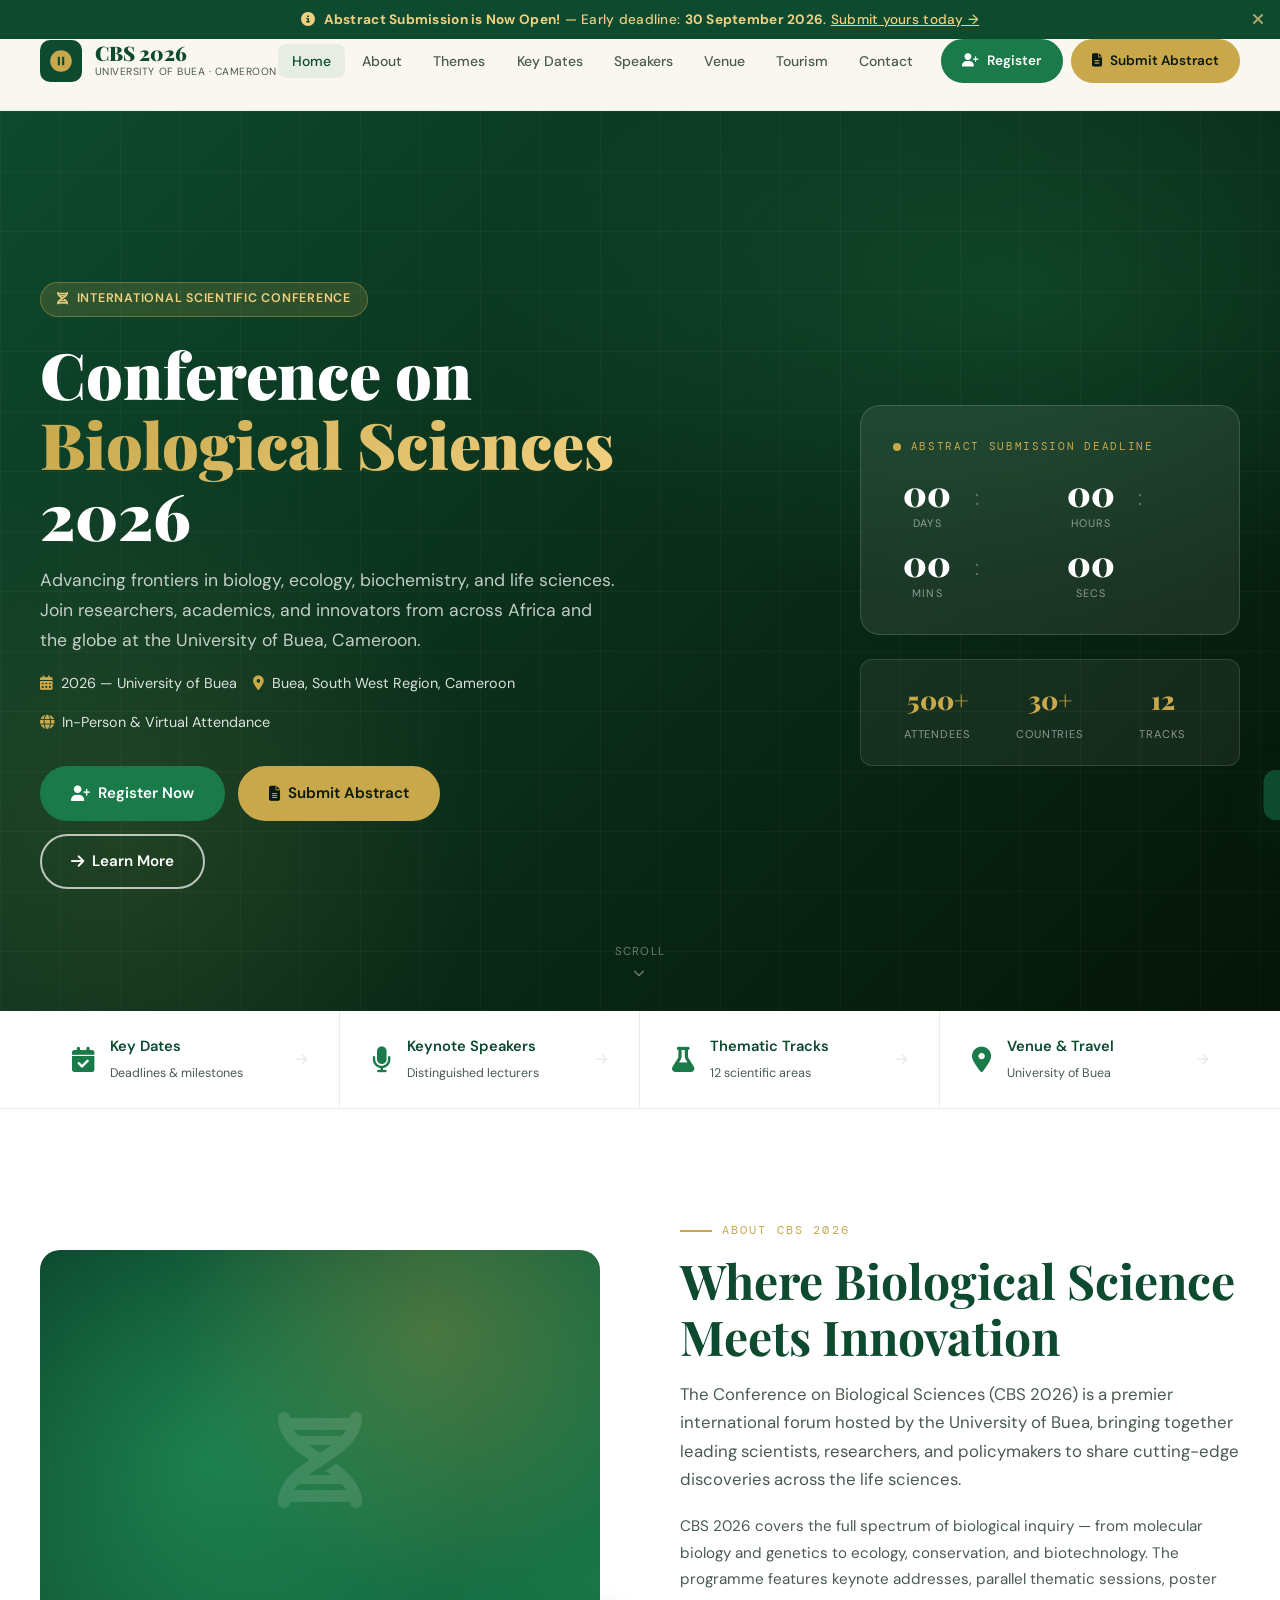
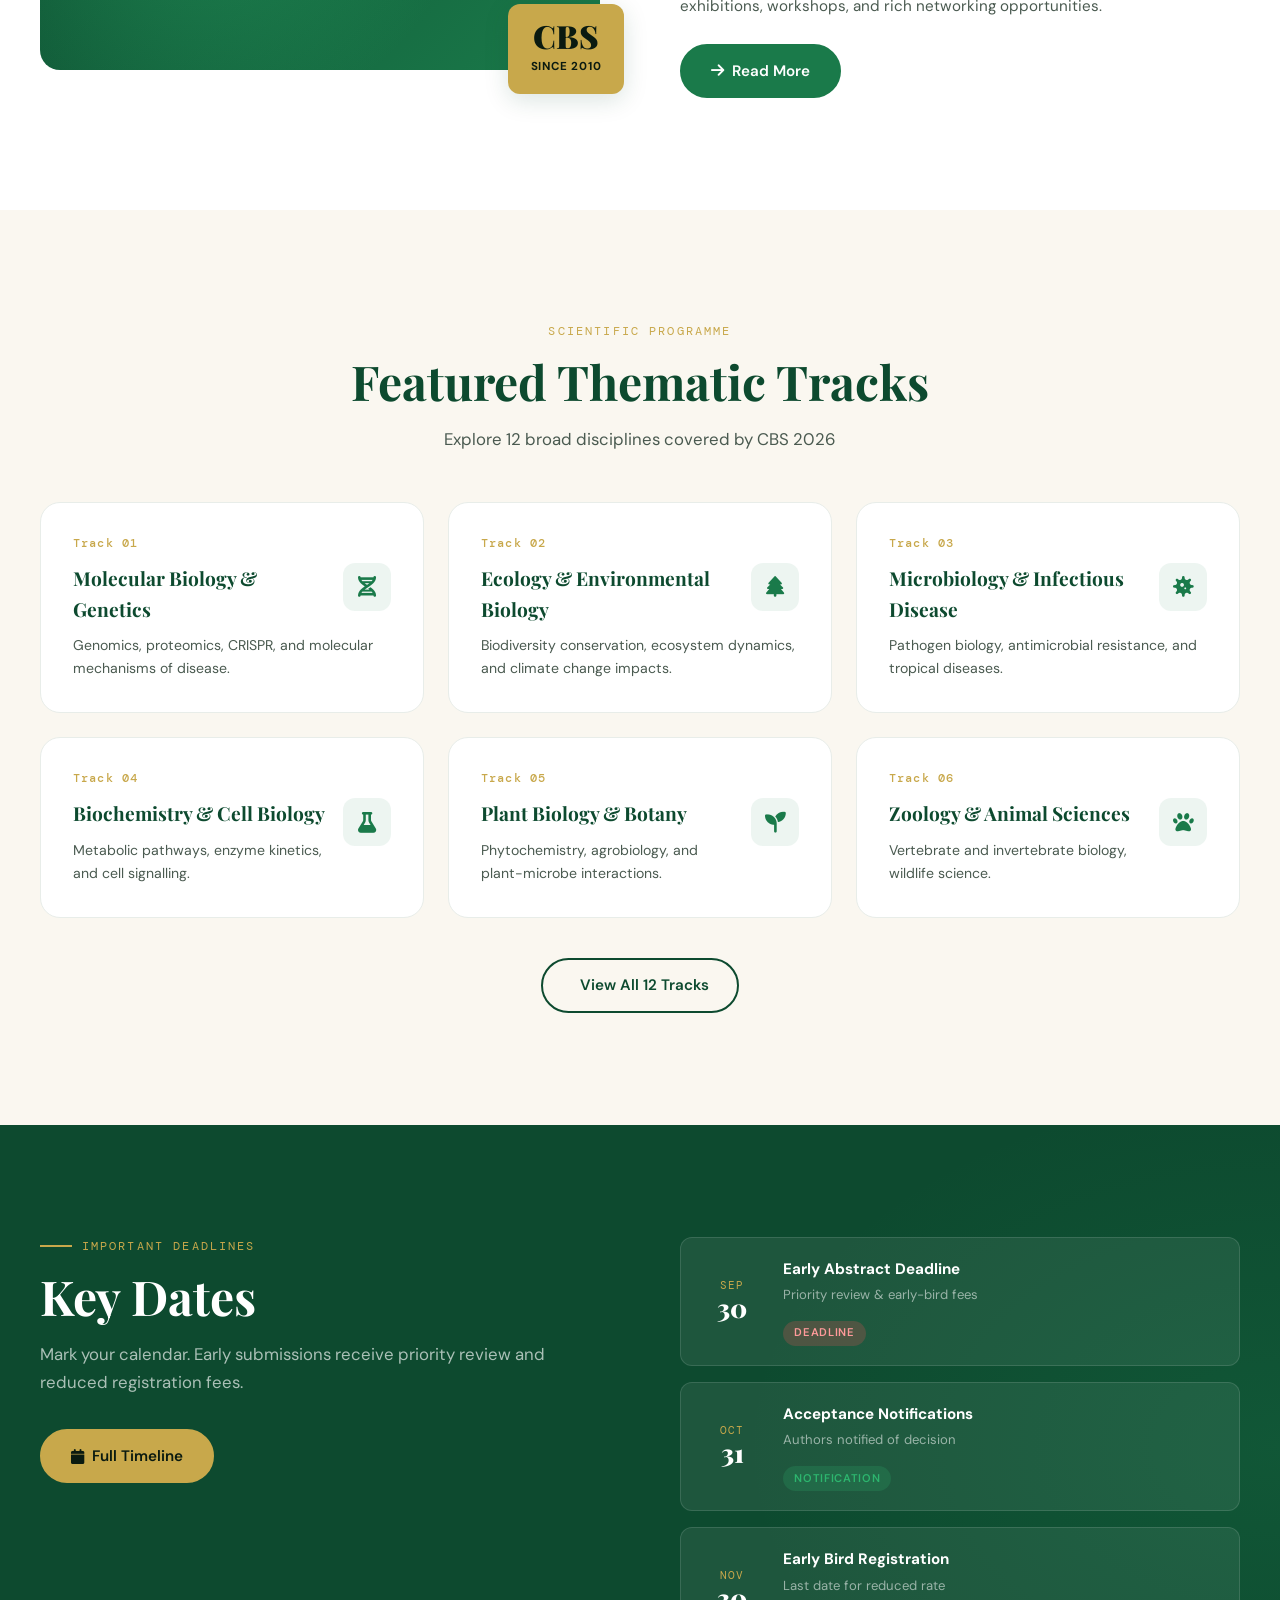
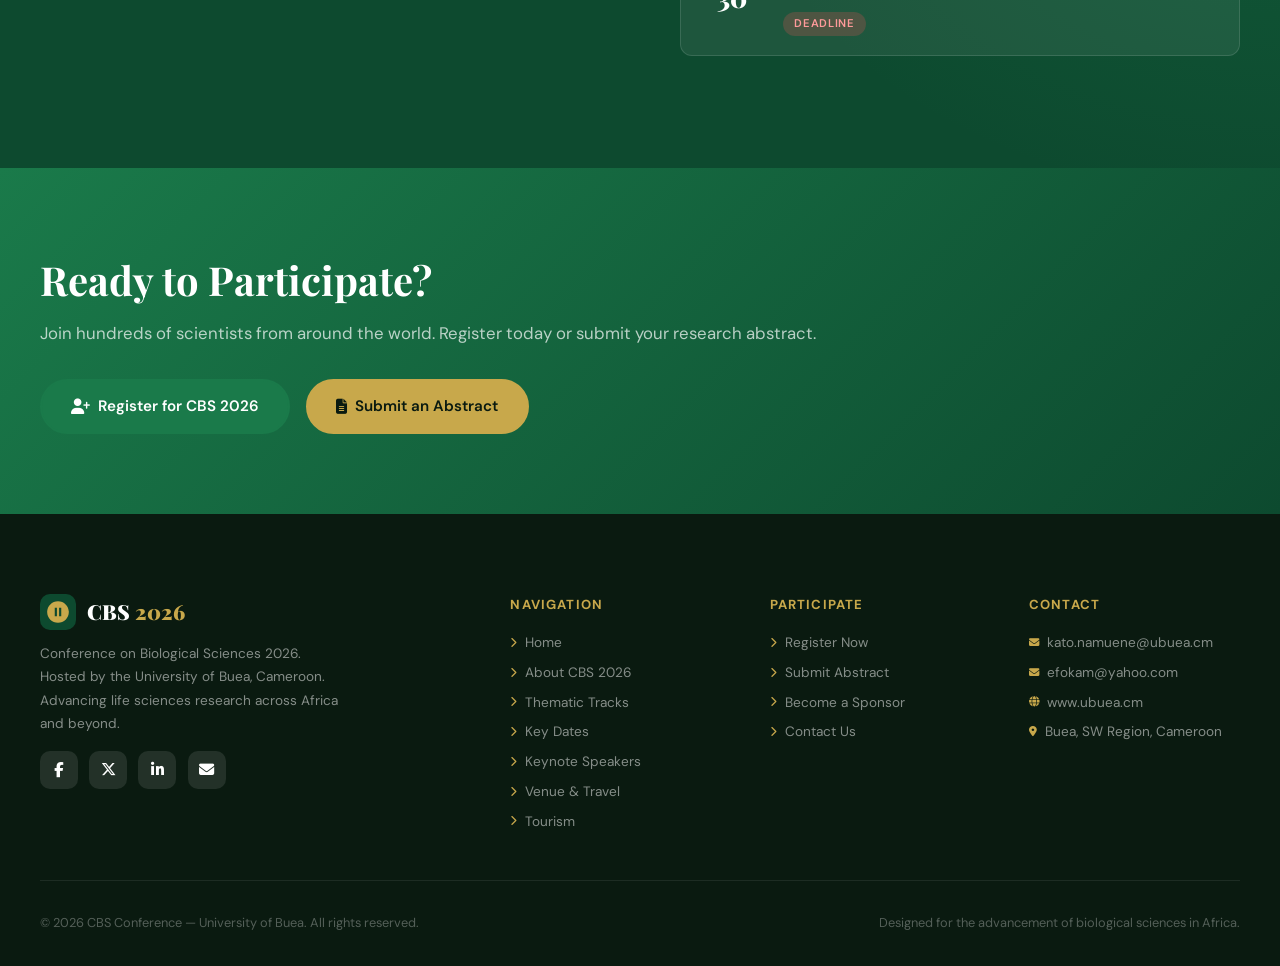
==== commit 12402a77: "Add index.html pages/about.html pages/abstracts.html pages/contact.html pages/dates.html pages/regis" ====
--- a/index.html
+++ b/index.html
@@ -40,7 +40,7 @@
         <li><a href="pages/dates.html">Key Dates</a></li>
         <li><a href="pages/speakers.html">Speakers</a></li>
         <li><a href="pages/venue.html">Venue</a></li>
-        <li><a href="pages/contact.html">Contact</a></li>
+        <li><a href="pages/tourism.html">Tourism</a></li><li><a href="pages/contact.html">Contact</a></li>
       </ul>
       <div class="nav-cta-group">
         <a href="pages/registration.html" class="btn btn-primary btn-sm"><i class="fa-solid fa-user-plus"></i> Register</a>
@@ -60,6 +60,7 @@
     <a href="pages/dates.html"><i class="fa-solid fa-calendar"></i> Key Dates</a>
     <a href="pages/speakers.html"><i class="fa-solid fa-users"></i> Speakers</a>
     <a href="pages/venue.html"><i class="fa-solid fa-location-dot"></i> Venue</a>
+    <a href="pages/tourism.html"><i class="fa-solid fa-camera"></i> Tourism</a>
     <a href="pages/contact.html"><i class="fa-solid fa-envelope"></i> Contact</a>
     <div class="mob-divider"></div>
     <a href="pages/registration.html" class="mob-btn-primary"><i class="fa-solid fa-user-plus"></i> Register Now</a>
@@ -237,7 +238,7 @@
           <li><a href="pages/themes.html"><i class="fa-solid fa-chevron-right"></i>Thematic Tracks</a></li>
           <li><a href="pages/dates.html"><i class="fa-solid fa-chevron-right"></i>Key Dates</a></li>
           <li><a href="pages/speakers.html"><i class="fa-solid fa-chevron-right"></i>Keynote Speakers</a></li>
-          <li><a href="pages/venue.html"><i class="fa-solid fa-chevron-right"></i>Venue &amp; Travel</a></li>
+          <li><a href="pages/venue.html"><i class="fa-solid fa-chevron-right"></i>Venue &amp; Travel</a></li><li><a href="pages/tourism.html"><i class="fa-solid fa-chevron-right"></i>Tourism</a></li>
         </ul>
       </div>
       <div class="footer-col">
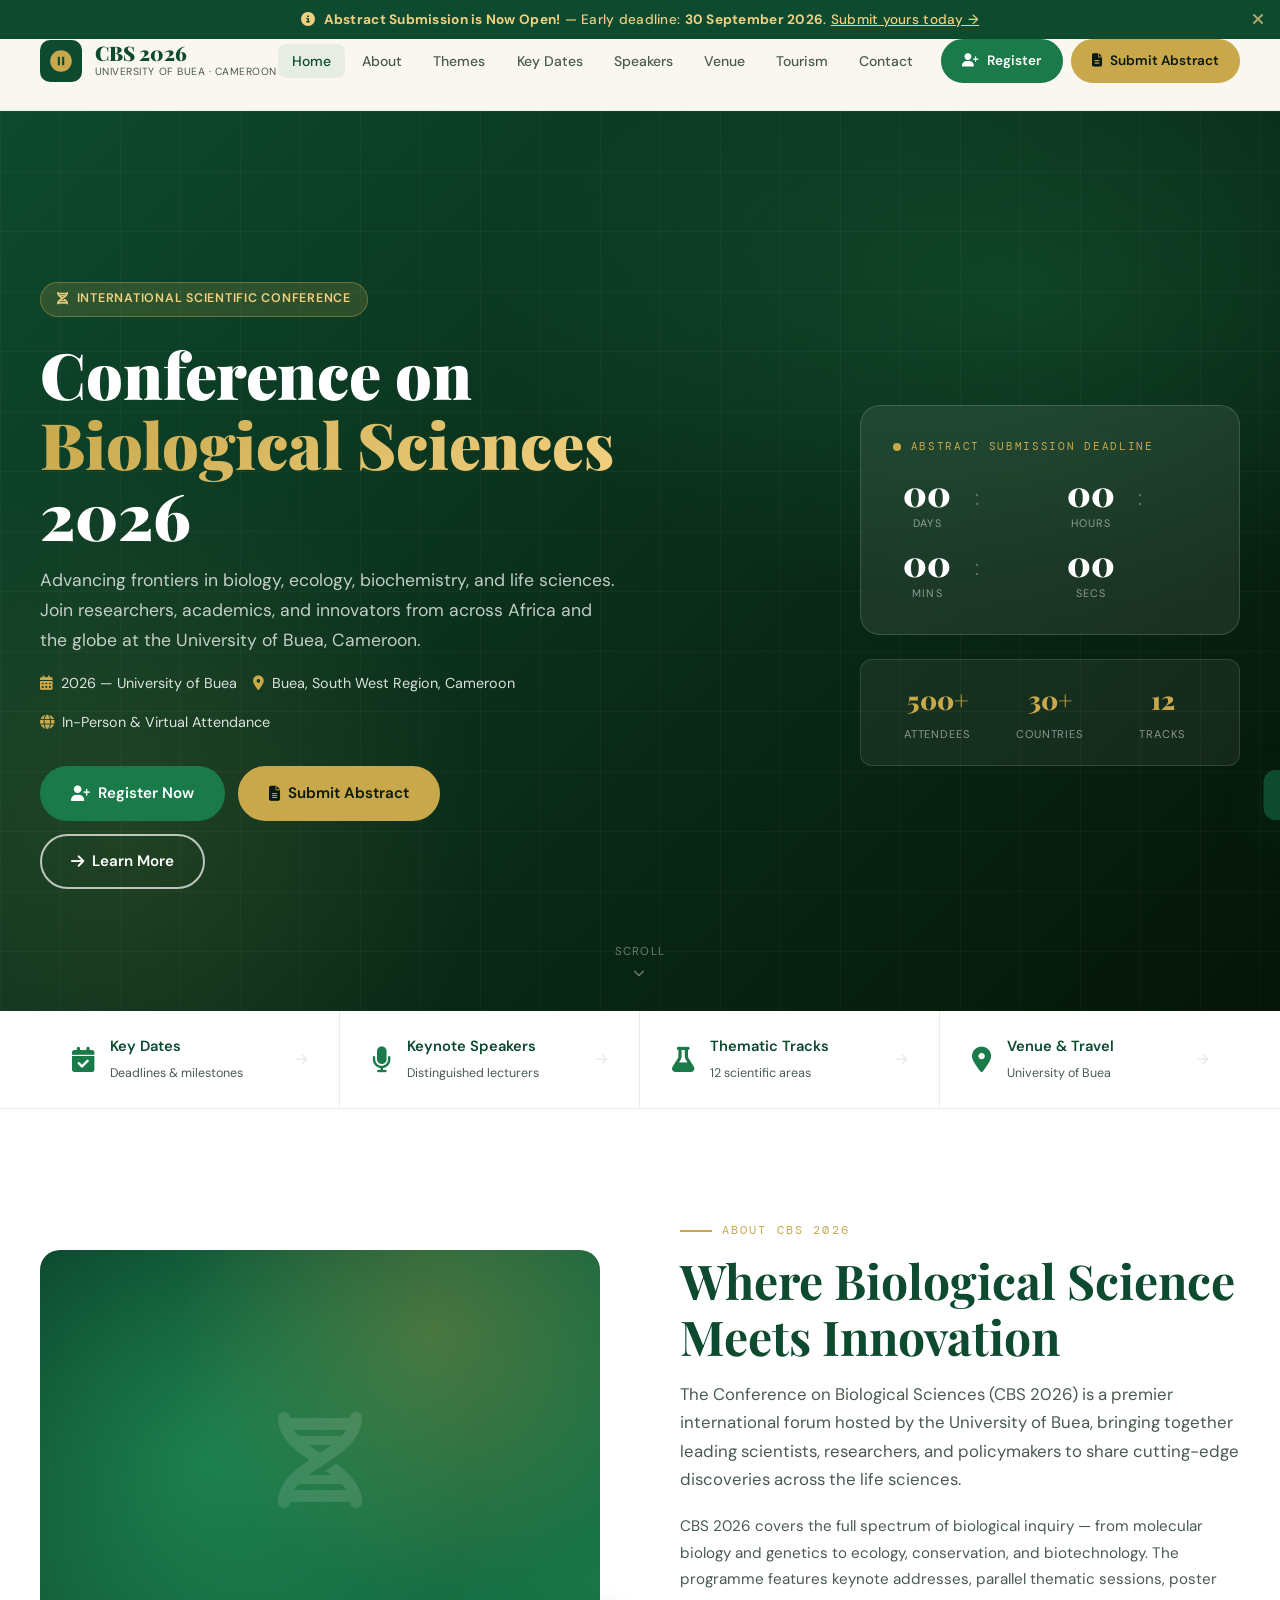
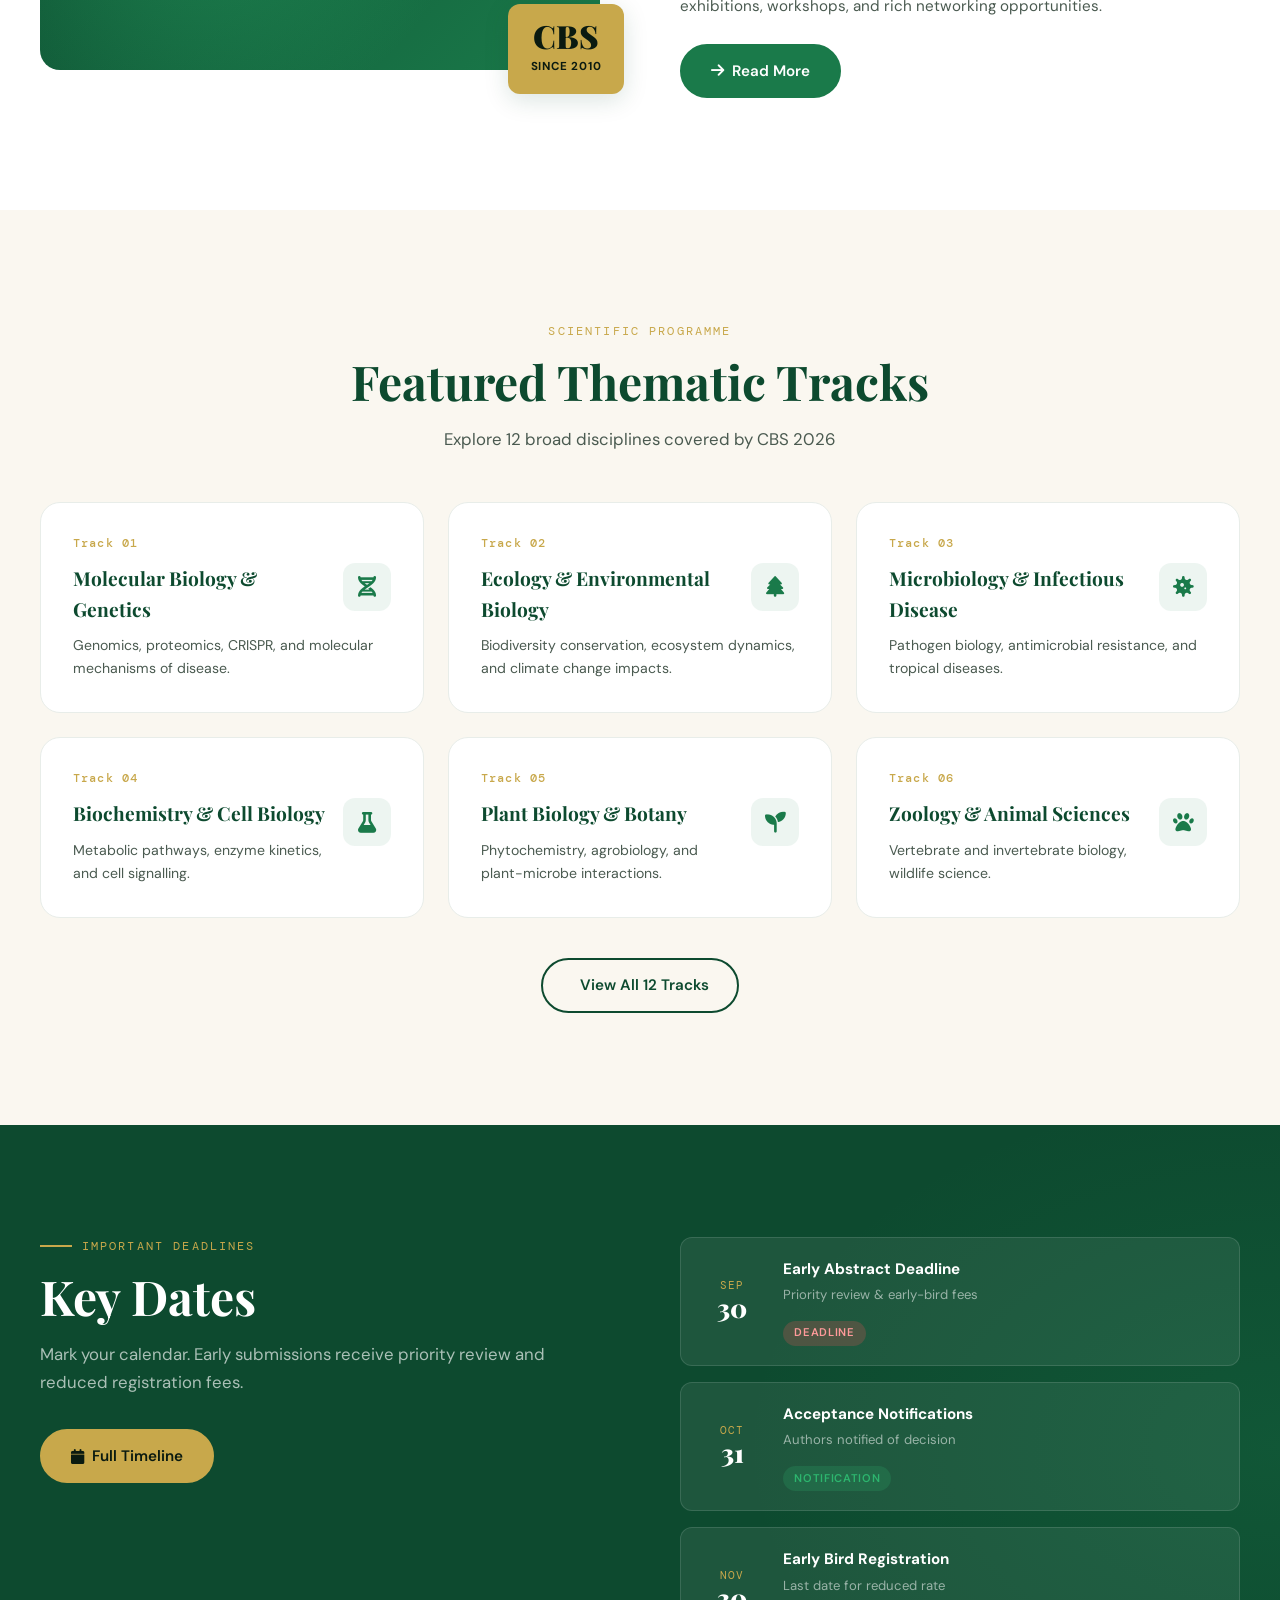
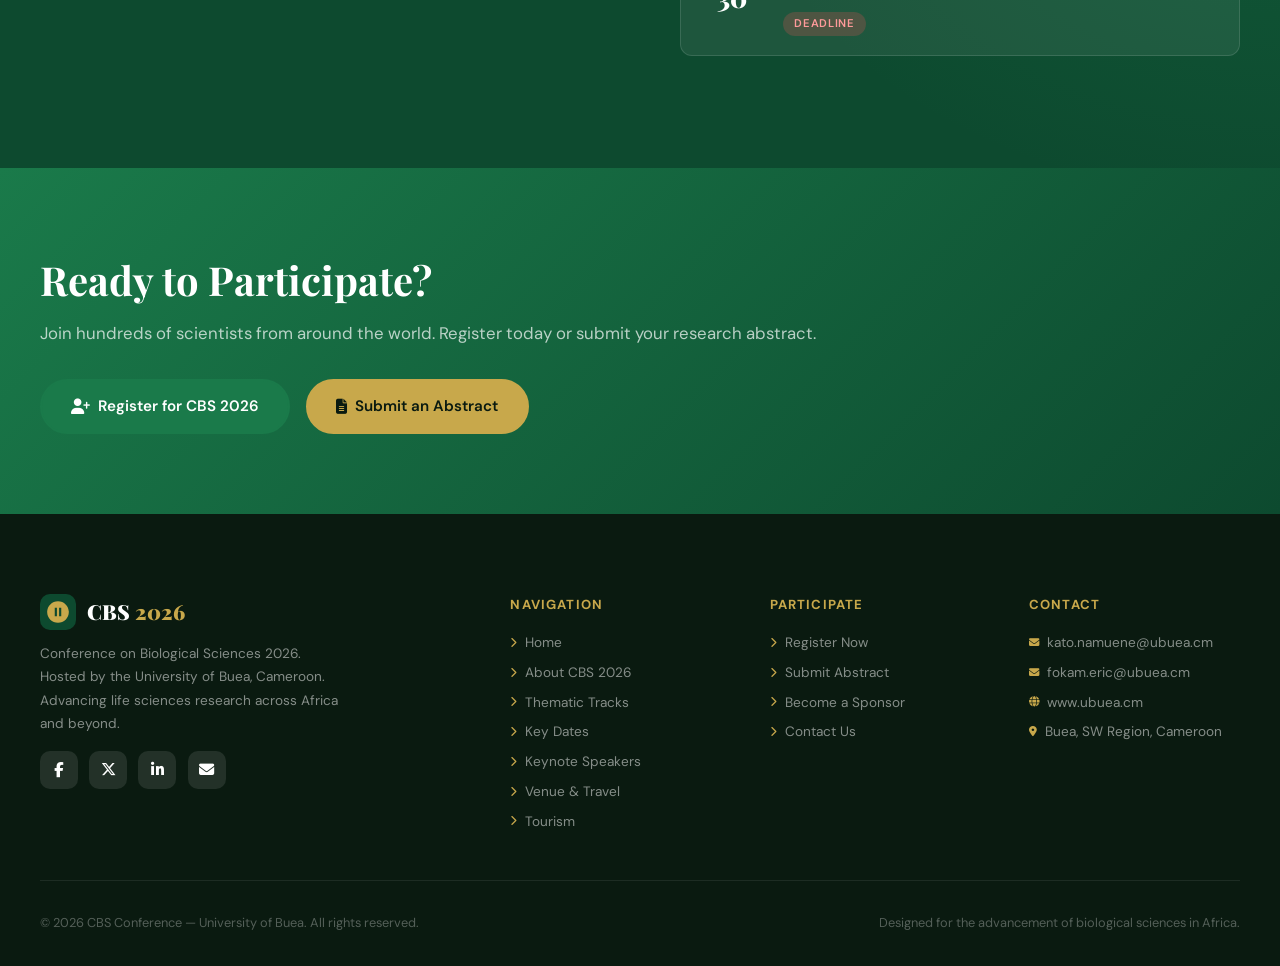
==== commit 62484664: "Addindex.html js/components.js pages/about.html pages/abstracts.html pages/contact.html pages/dates." ====
--- a/index.html
+++ b/index.html
@@ -45,8 +45,8 @@
       <div class="nav-cta-group">
         <a href="pages/registration.html" class="btn btn-primary btn-sm"><i class="fa-solid fa-user-plus"></i> Register</a>
         <a href="pages/abstracts.html" class="btn btn-gold btn-sm"><i class="fa-solid fa-file-alt"></i> Submit Abstract</a>
-        <button class="hamburger" id="hamburger-btn" aria-label="Toggle menu" aria-expanded="false"><span></span><span></span><span></span></button>
-      </div>
+      </div>
+      <button class="hamburger" id="hamburger-btn" aria-label="Toggle menu" aria-expanded="false"><span></span><span></span><span></span></button>
     </div>
   </div>
 </nav>
@@ -254,7 +254,7 @@
         <h4>Contact</h4>
         <ul>
           <li><a href="mailto:kato.namuene@ubuea.cm"><i class="fa-solid fa-envelope"></i>kato.namuene@ubuea.cm</a></li>
-          <li><a href="mailto:efokam@yahoo.com"><i class="fa-solid fa-envelope"></i>efokam@yahoo.com</a></li>
+          <li><a href="mailto:fokam.eric@ubuea.cm"><i class="fa-solid fa-envelope"></i>fokam.eric@ubuea.cm</a></li>
           <li><a href="https://www.ubuea.cm" target="_blank" rel="noopener"><i class="fa-solid fa-globe"></i>www.ubuea.cm</a></li>
           <li><a href="pages/venue.html"><i class="fa-solid fa-location-dot"></i>Buea, SW Region, Cameroon</a></li>
         </ul>
--- a/css/style.css
+++ b/css/style.css
@@ -78,7 +78,7 @@
 #announcement-bar .close-bar:hover { opacity:1; }
 
 /* NAVBAR */
-#navbar { position:sticky; top:0; z-index:1000; height:var(--nav-h); background:rgba(250,247,240,.96); backdrop-filter:blur(16px); -webkit-backdrop-filter:blur(16px); border-bottom:1px solid var(--gray-light); transition:box-shadow var(--transition); }
+#navbar { position:sticky; top:0; z-index:1500; height:var(--nav-h); background:rgba(250,247,240,.96); backdrop-filter:blur(16px); -webkit-backdrop-filter:blur(16px); border-bottom:1px solid var(--gray-light); transition:box-shadow var(--transition); }
 #navbar.scrolled { box-shadow:var(--shadow-md); }
 .nav-inner { display:flex; align-items:center; justify-content:space-between; height:100%; }
 .nav-logo { display:flex; align-items:center; gap:.8rem; text-decoration:none; }
@@ -97,11 +97,26 @@
 .hamburger.open span:nth-child(2) { opacity:0; }
 .hamburger.open span:nth-child(3) { transform:translateY(-7px) rotate(-45deg); }
 
-#mobile-nav { display:none; position:fixed; inset:0; z-index:999; }
-#mobile-nav.open { display:block; }
+#mobile-nav {
+  display: none;
+  position: fixed; inset: 0;
+  z-index: 2000;
+}
+#mobile-nav.open { display: block; }
 .mob-overlay { position:absolute; inset:0; background:rgba(10,26,16,.5); }
-.mob-drawer { position:absolute; top:0; right:0; width:min(320px,90vw); height:100%; background:var(--white); padding:calc(var(--nav-h) + 1rem) 1.5rem 2rem; display:flex; flex-direction:column; gap:.4rem; animation:drawerIn .3s ease; overflow-y:auto; }
-@keyframes drawerIn { from{transform:translateX(100%)} to{transform:translateX(0)} }
+.mob-drawer {
+  position: absolute; top: 0; right: 0;
+  width: min(320px, 90vw); height: 100%;
+  background: var(--white);
+  padding: calc(var(--nav-h) + 1rem) 1.5rem 2rem;
+  display: flex; flex-direction: column; gap: .4rem;
+  overflow-y: auto;
+  transform: translateX(100%);
+  transition: transform .3s cubic-bezier(.4,0,.2,1);
+}
+#mobile-nav.open .mob-drawer {
+  transform: translateX(0);
+}
 .mob-drawer a { display:flex; align-items:center; gap:.8rem; padding:.85rem 1rem; font-size:.95rem; font-weight:500; color:var(--dark); border-radius:10px; border-left:3px solid transparent; transition:var(--transition); }
 .mob-drawer a:hover, .mob-drawer a.active { background:var(--cream); border-left-color:var(--green-mid); padding-left:1.4rem; color:var(--green-deep); }
 .mob-drawer a i { color:var(--green-mid); width:18px; text-align:center; }
@@ -270,7 +285,7 @@
 /* RESPONSIVE */
 @media(max-width:1100px){ .footer-grid{grid-template-columns:1fr 1fr} .grid-4{grid-template-columns:repeat(2,1fr)} }
 @media(max-width:900px){
-  .nav-links,.nav-cta-group{display:none} .hamburger{display:flex}
+  .nav-links{display:none} .nav-cta-group{display:none} .hamburger{display:flex !important; visibility:visible !important}
   .grid-2,.grid-3{grid-template-columns:1fr}
   .form-row.cols-2,.form-row.cols-3{grid-template-columns:1fr}
   .timeline::before{left:80px} .tl-item{grid-template-columns:80px 1fr} .tl-dot{left:74px} .tl-date{padding-right:1rem}
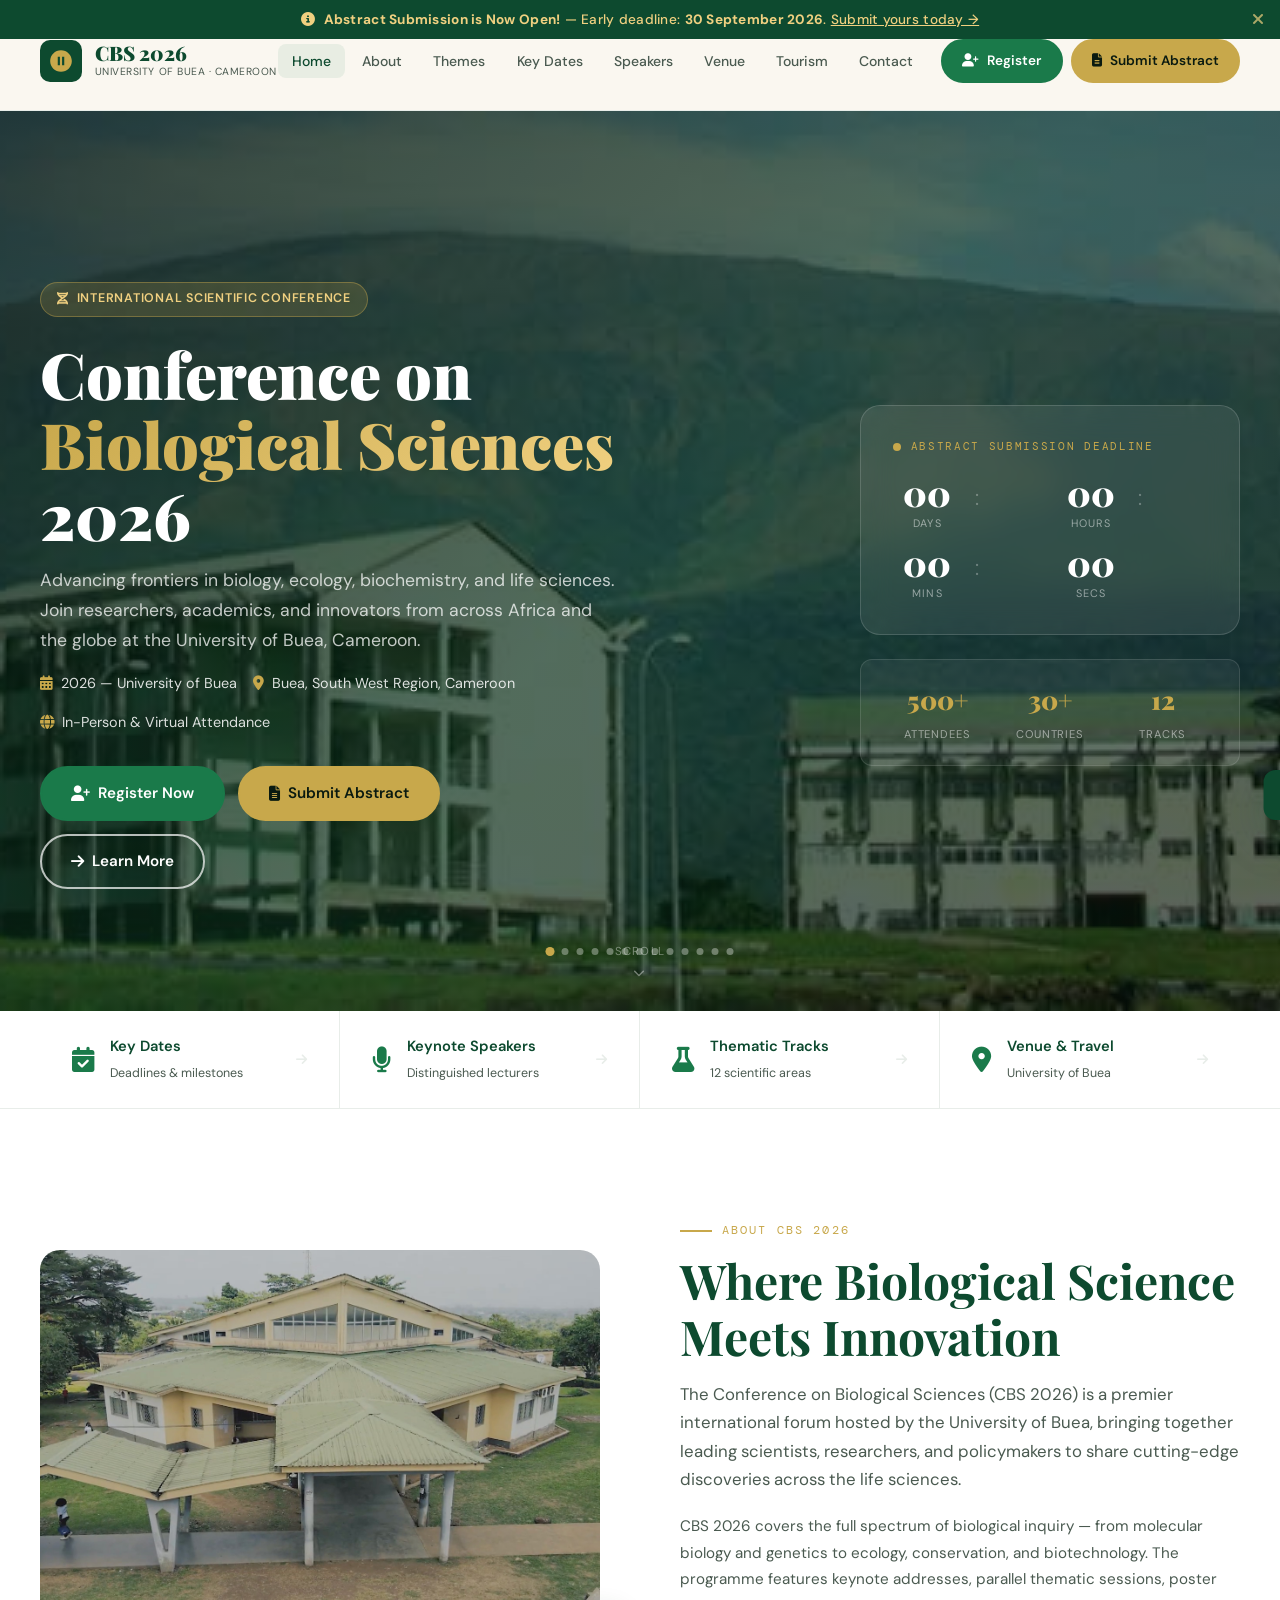
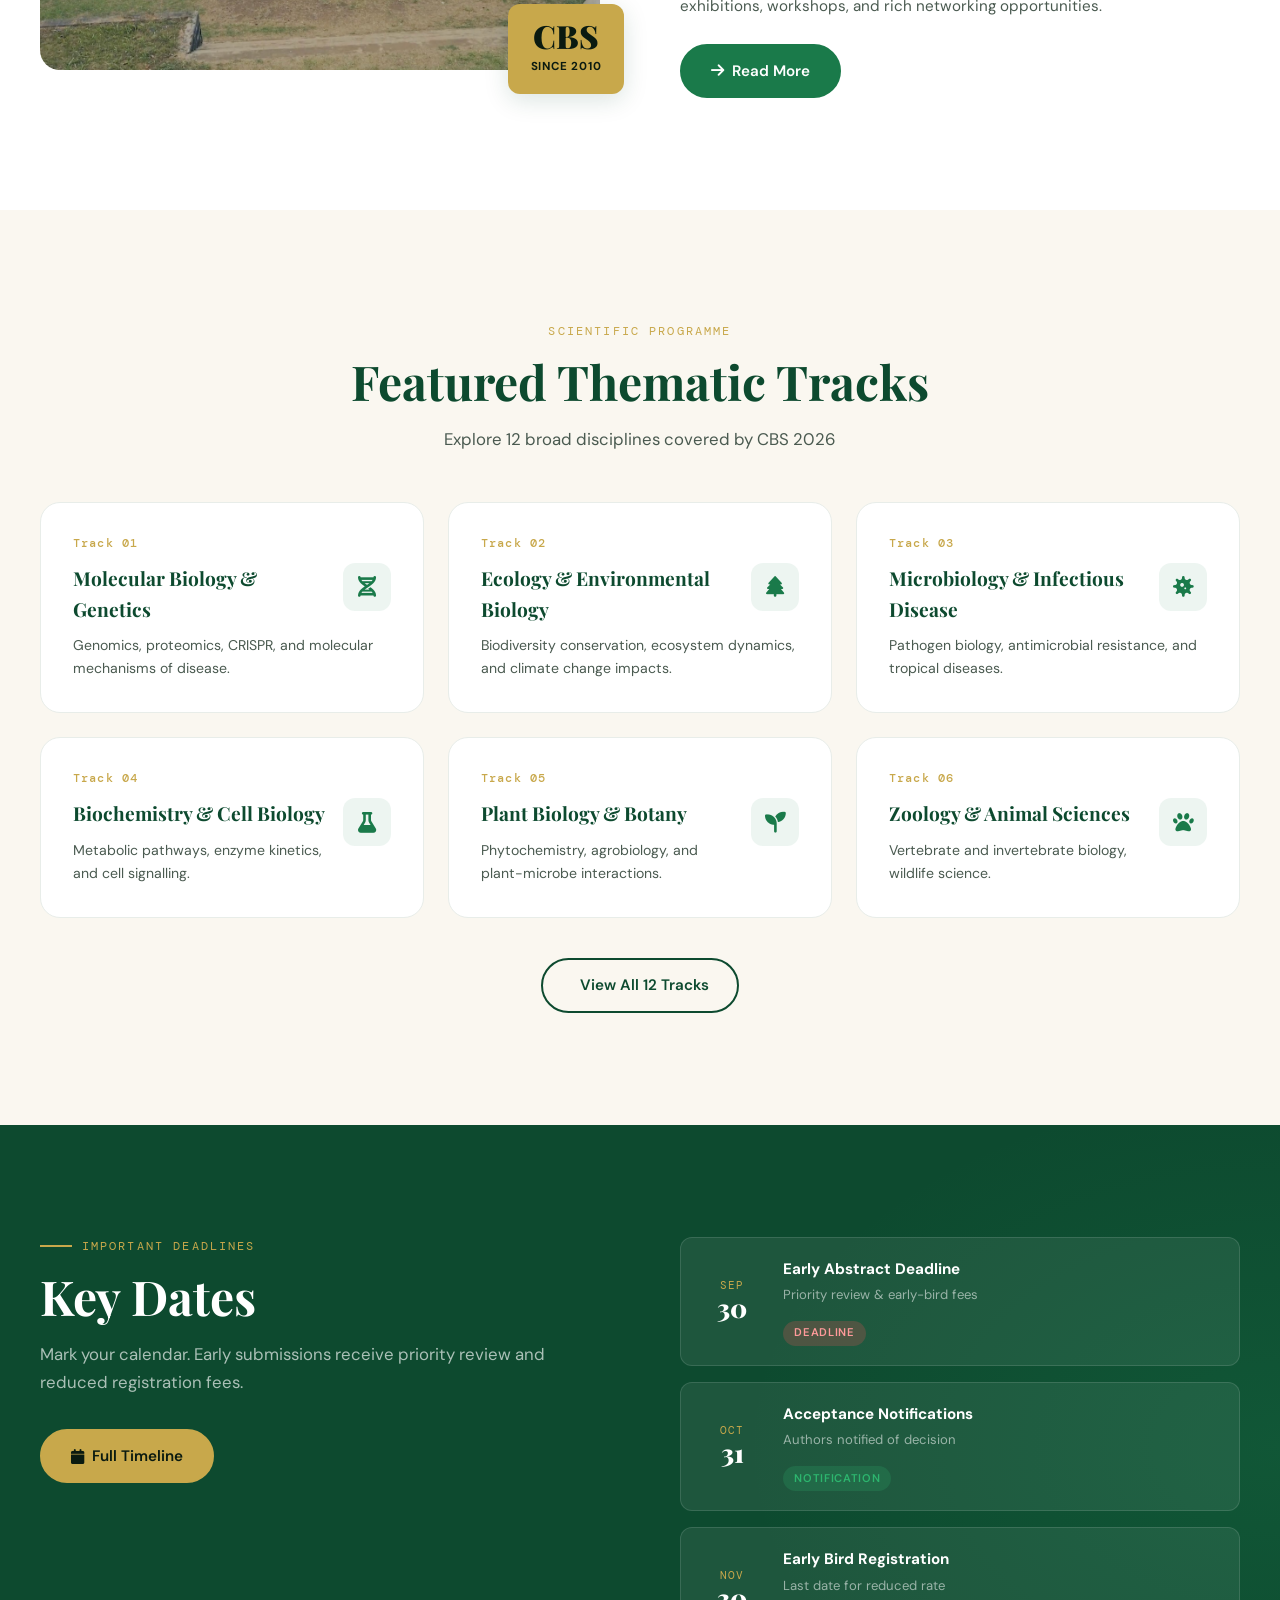
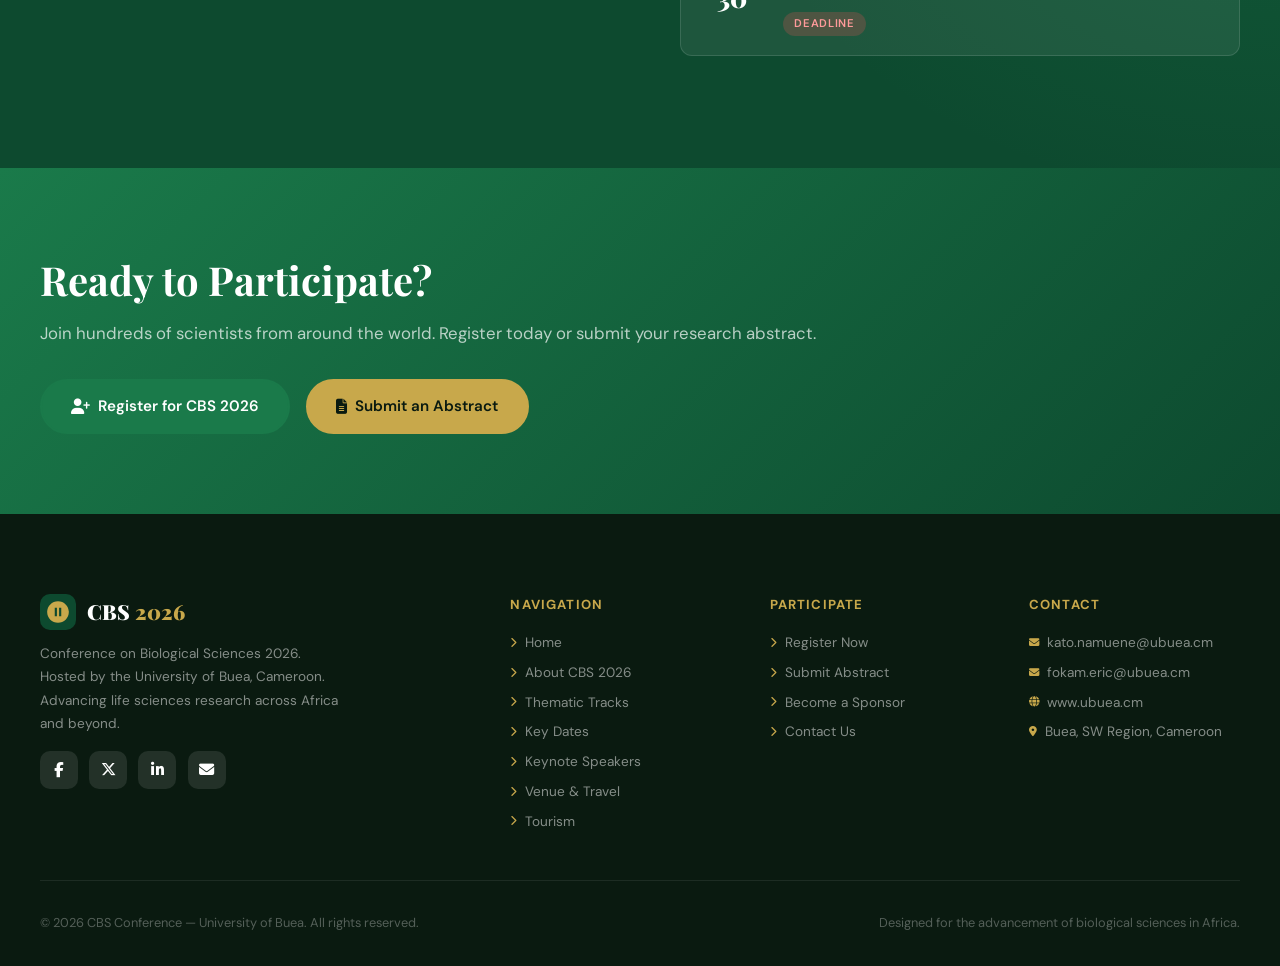
==== commit eb392dff: "Add.DS_Store css/home.css css/style.css index.html js/main.js pages/about.html pages/abstracts.html " ====
--- a/index.html
+++ b/index.html
@@ -72,7 +72,23 @@
      HERO
 ═══════════════════════════════════════════ -->
 <section id="hero">
-  <div class="hero-bg"></div>
+  <!-- Carousel background -->
+  <div class="carousel-bg" id="hero-carousel">
+    <div class="slide"><img src="images/campus01.jpg" alt="University of Buea buildings with Mount Cameroon"/></div>
+    <div class="slide"><img src="images/campus02.png" alt="University of Buea main entrance gate"/></div>
+    <div class="slide"><img src="images/campus03.png" alt="University of Buea second gate"/></div>
+    <div class="slide"><img src="images/campus04.png" alt="University of Buea roundpoint aerial"/></div>
+    <div class="slide"><img src="images/campus05.png" alt="University of Buea elephant statue roundabout"/></div>
+    <div class="slide"><img src="images/campus06.png" alt="University of Buea aerial campus view"/></div>
+    <div class="slide"><img src="images/campus07.png" alt="University of Buea Central Administration building"/></div>
+    <div class="slide"><img src="images/campus08.png" alt="University of Buea Faculty building aerial"/></div>
+    <div class="slide"><img src="images/campus09.png" alt="University of Buea Library building"/></div>
+    <div class="slide"><img src="images/campus10.png" alt="University of Buea Faculty of Science"/></div>
+    <div class="slide"><img src="images/campus11.png" alt="University of Buea ASTI building"/></div>
+    <div class="slide"><img src="images/campus12.png" alt="University of Buea campus panorama"/></div>
+    <div class="slide"><img src="images/campus13.png" alt="University of Buea campus wide view"/></div>
+  </div>
+  <!-- Dark overlay (defined inside .carousel-bg::after in CSS) -->
   <div class="container">
     <div class="hero-inner">
       <div class="hero-content">
@@ -111,6 +127,22 @@
       </div>
     </div>
   </div>
+  <!-- Carousel navigation dots -->
+  <div class="carousel-dots" style="bottom:3.5rem">
+    <button class="dot" aria-label="Slide 1"></button>
+    <button class="dot" aria-label="Slide 2"></button>
+    <button class="dot" aria-label="Slide 3"></button>
+    <button class="dot" aria-label="Slide 4"></button>
+    <button class="dot" aria-label="Slide 5"></button>
+    <button class="dot" aria-label="Slide 6"></button>
+    <button class="dot" aria-label="Slide 7"></button>
+    <button class="dot" aria-label="Slide 8"></button>
+    <button class="dot" aria-label="Slide 9"></button>
+    <button class="dot" aria-label="Slide 10"></button>
+    <button class="dot" aria-label="Slide 11"></button>
+    <button class="dot" aria-label="Slide 12"></button>
+    <button class="dot" aria-label="Slide 13"></button>
+  </div>
   <div class="scroll-cue"><span>Scroll</span><i class="fa-solid fa-chevron-down"></i></div>
 </section>
 
@@ -135,7 +167,9 @@
   <div class="container">
     <div class="grid-2" style="align-items:center;gap:5rem">
       <div class="about-visual reveal">
-        <div class="about-img-frame"><div class="img-icon"><i class="fa-solid fa-dna"></i></div></div>
+        <div class="about-img-frame">
+          <img src="images/ub_faculty_science.png" alt="University of Buea Faculty of Science" style="width:100%;height:100%;object-fit:cover;display:block;"/>
+        </div>
         <div class="about-float-badge"><span class="badge-n">CBS</span><span class="badge-l">Since 2010</span></div>
       </div>
       <div class="reveal delay-2">
--- a/css/style.css
+++ b/css/style.css
@@ -297,3 +297,58 @@
   .timeline::before{left:60px} .tl-item{grid-template-columns:60px 1fr;gap:1rem} .tl-dot{left:54px}
   .page-hero{padding:3.5rem 0 3rem}
 }
+
+/* ═══════════════════════════════════════════════════════
+   SHARED CAROUSEL (homepage hero + page hero banners)
+═══════════════════════════════════════════════════════ */
+.carousel-bg {
+  position: absolute; inset: 0; z-index: 0;
+  overflow: hidden;
+}
+.carousel-bg .slide {
+  position: absolute; inset: 0;
+  opacity: 0;
+  transition: opacity 1.2s ease;
+}
+.carousel-bg .slide.active { opacity: 1; }
+.carousel-bg .slide img {
+  width: 100%; height: 100%;
+  object-fit: cover;
+  object-position: center;
+  display: block;
+}
+/* Dark overlay on top of carousel */
+.carousel-bg::after {
+  content: '';
+  position: absolute; inset: 0; z-index: 1;
+  background: linear-gradient(
+    135deg,
+    rgba(5,20,10,.80) 0%,
+    rgba(10,46,26,.70) 50%,
+    rgba(5,15,8,.65) 100%
+  );
+  pointer-events: none;
+}
+/* Carousel dots */
+.carousel-dots {
+  position: absolute; bottom: 1.4rem; left: 50%;
+  transform: translateX(-50%);
+  display: flex; gap: .5rem;
+  z-index: 10;
+}
+.carousel-dots .dot {
+  width: 7px; height: 7px;
+  border-radius: 50%;
+  background: rgba(255,255,255,.35);
+  border: none; cursor: pointer;
+  padding: 0;
+  transition: background .3s ease, transform .3s ease;
+}
+.carousel-dots .dot.active {
+  background: var(--gold);
+  transform: scale(1.3);
+}
+
+/* Page hero with carousel — override static gradient */
+.page-hero { position: relative; overflow: hidden; }
+.page-hero .page-hero-inner { position: relative; z-index: 2; }
--- a/css/home.css
+++ b/css/home.css
@@ -1,10 +1,57 @@
 /* ── HOME PAGE SPECIFIC STYLES ─────────────────────────────── */
 
 /* HERO */
-#hero { position:relative; overflow:hidden; min-height:100vh; display:flex; flex-direction:column; justify-content:center; background:linear-gradient(135deg,var(--green-deep) 0%,#0a2e1a 50%,#051508 100%); }
-.hero-bg { position:absolute; inset:0; background:radial-gradient(ellipse 60% 50% at 80% 20%,rgba(45,181,110,.18) 0%,transparent 70%),radial-gradient(ellipse 40% 60% at 10% 80%,rgba(200,168,75,.12) 0%,transparent 70%); pointer-events:none; }
-.hero-bg::after { content:''; position:absolute; inset:0; background-image:linear-gradient(rgba(255,255,255,.03) 1px,transparent 1px),linear-gradient(90deg,rgba(255,255,255,.03) 1px,transparent 1px); background-size:60px 60px; }
-.hero-inner { position:relative; z-index:1; display:grid; grid-template-columns:1fr 1fr; gap:3rem; align-items:center; padding:8rem 0 5rem; }
+#hero {
+  position: relative;
+  overflow: hidden;
+  min-height: 100vh;
+  display: flex;
+  flex-direction: column;
+  justify-content: center;
+  background: var(--green-deep);
+}
+
+/* ── HERO CAROUSEL ───────────────────────────────────────── */
+.hero-carousel {
+  position: absolute; inset: 0; z-index: 0;
+  overflow: hidden;
+}
+.hero-carousel-track {
+  display: flex;
+  width: 100%; height: 100%;
+  transition: none;
+}
+.hero-slide {
+  min-width: 100%; height: 100%;
+  flex-shrink: 0;
+  position: relative;
+}
+.hero-slide img {
+  width: 100%; height: 100%;
+  object-fit: cover;
+  object-position: center center;
+  display: block;
+}
+/* Carousel dots */
+.carousel-dots {
+  position: absolute; bottom: 4.5rem; left: 50%;
+  transform: translateX(-50%);
+  z-index: 3;
+  display: flex; gap: .5rem; align-items: center;
+}
+.carousel-dot {
+  width: 8px; height: 8px; border-radius: 50%;
+  background: rgba(255,255,255,.35);
+  border: none; cursor: pointer; padding: 0;
+  transition: all .3s ease;
+}
+.carousel-dot.active {
+  background: var(--gold);
+  width: 24px; border-radius: 4px;
+}
+
+/* hero-bg no longer used — overlay now via .carousel-bg::after in style.css */
+.hero-inner { position:relative; z-index:2; display:grid; grid-template-columns:1fr 1fr; gap:3rem; align-items:center; padding:8rem 0 5rem; }
 .hero-badge { display:inline-flex; align-items:center; gap:.5rem; background:rgba(200,168,75,.18); border:1px solid rgba(200,168,75,.4); color:var(--gold-light); padding:.4rem 1rem; border-radius:50px; font-size:.78rem; font-weight:600; letter-spacing:.06em; text-transform:uppercase; margin-bottom:1.4rem; }
 .hero-title { font-family:var(--font-display); font-size:clamp(2.4rem,5vw,4rem); font-weight:900; color:var(--white); line-height:1.1; margin-bottom:1rem; }
 .hero-title span { background:linear-gradient(135deg,var(--gold),var(--gold-light)); -webkit-background-clip:text; -webkit-text-fill-color:transparent; background-clip:text; }
@@ -26,7 +73,7 @@
 .stats-strip { background:rgba(255,255,255,.06); border:1px solid rgba(255,255,255,.12); border-radius:var(--radius); padding:1.2rem 1.5rem; display:grid; grid-template-columns:repeat(3,1fr); gap:.5rem; width:100%; max-width:380px; text-align:center; }
 .stat-item .stat-n { font-family:var(--font-display); font-size:1.6rem; font-weight:900; color:var(--gold); display:block; }
 .stat-item .stat-l { font-size:.7rem; color:rgba(255,255,255,.5); text-transform:uppercase; letter-spacing:.08em; }
-.scroll-cue { position:absolute; bottom:2rem; left:50%; transform:translateX(-50%); display:flex; flex-direction:column; align-items:center; gap:.4rem; color:rgba(255,255,255,.4); font-size:.72rem; letter-spacing:.1em; text-transform:uppercase; animation:bounce 2s ease infinite; }
+.scroll-cue { position:absolute; z-index:2; bottom:2rem; left:50%; transform:translateX(-50%); display:flex; flex-direction:column; align-items:center; gap:.4rem; color:rgba(255,255,255,.4); font-size:.72rem; letter-spacing:.1em; text-transform:uppercase; animation:bounce 2s ease infinite; }
 @keyframes bounce { 0%,100%{transform:translateX(-50%) translateY(0)} 50%{transform:translateX(-50%) translateY(6px)} }
 
 /* QUICK LINKS STRIP */
@@ -43,9 +90,8 @@
 
 /* ABOUT SNAPSHOT */
 .about-visual { position:relative; }
-.about-img-frame { width:100%; aspect-ratio:4/3; background:linear-gradient(135deg,var(--green-deep),var(--green-mid)); border-radius:var(--radius-lg); overflow:hidden; position:relative; }
-.about-img-frame::before { content:''; position:absolute; inset:0; background:radial-gradient(circle at 30% 50%,rgba(45,181,110,.4) 0%,transparent 60%),radial-gradient(circle at 70% 20%,rgba(200,168,75,.3) 0%,transparent 50%); }
-.img-icon { position:absolute; inset:0; display:flex; align-items:center; justify-content:center; font-size:6rem; color:rgba(255,255,255,.12); }
+.about-img-frame { width:100%; aspect-ratio:4/3; background:var(--gray-light); border-radius:var(--radius-lg); overflow:hidden; position:relative; }
+/* image now real — no overlay needed */
 .about-float-badge { position:absolute; bottom:-1.5rem; right:-1.5rem; background:var(--gold); color:var(--dark); padding:1rem 1.4rem; border-radius:var(--radius); box-shadow:var(--shadow-md); font-weight:700; text-align:center; }
 .about-float-badge .badge-n { font-family:var(--font-display); font-size:2rem; font-weight:900; line-height:1; display:block; }
 .about-float-badge .badge-l { font-size:.72rem; text-transform:uppercase; letter-spacing:.07em; }
